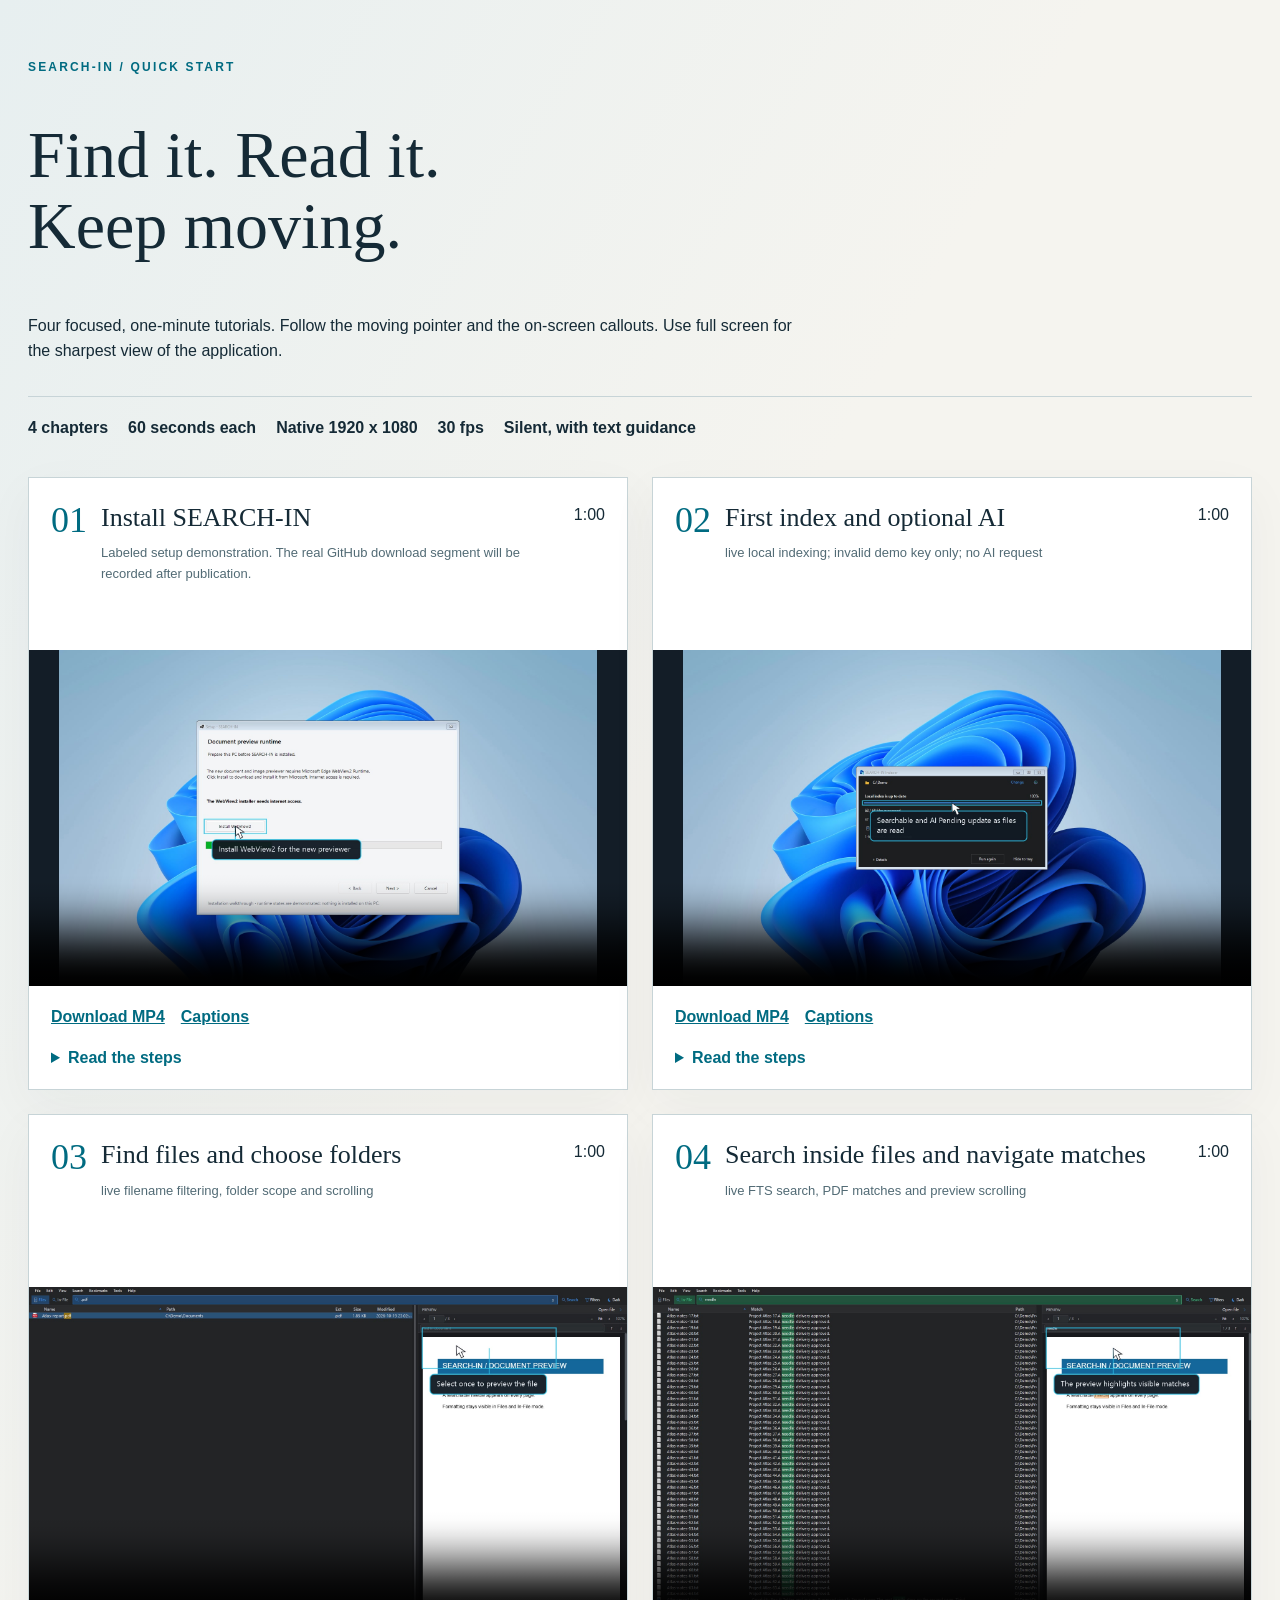
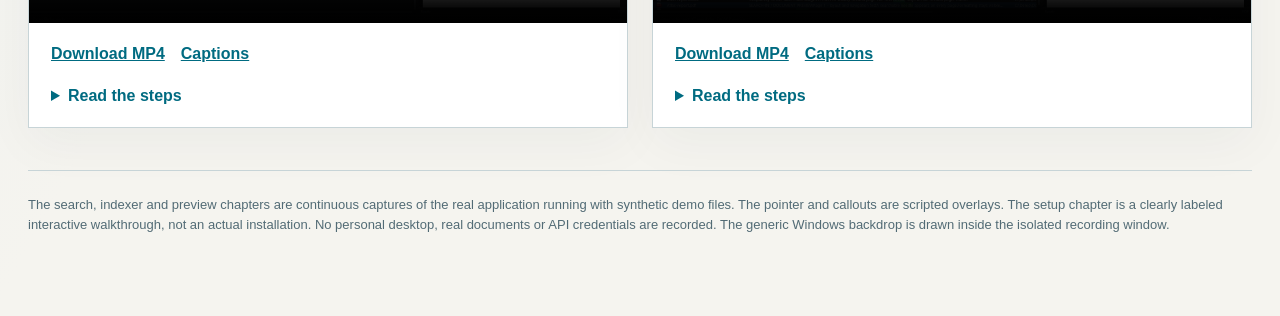
==== docs/tutorials/index.html @ dfbb382d "Publish SEARCH-IN 2.1.0.103 distribution and inline tutorial videos" ====
<!doctype html><html lang="en"><meta charset="utf-8"><meta name="viewport" content="width=device-width,initial-scale=1"><title>SEARCH-IN / One-minute guides</title>
<style>:root{color-scheme:light;--ink:#152a36;--accent:#006b81;--line:#c7d4d7;--paper:#f5f4ef}*{box-sizing:border-box}body{margin:0;background:linear-gradient(120deg,#e7eff0,var(--paper) 46%);color:var(--ink);font:16px/1.6 "Trebuchet MS",sans-serif}main{max-width:1240px;margin:auto;padding:58px 28px 80px}.eyebrow{letter-spacing:.18em;font-size:12px;font-weight:bold;color:var(--accent)}h1{font:normal clamp(36px,6vw,66px)/1.08 Georgia,serif;margin:18px 0}h2{font:normal 28px/1.25 Georgia,serif;margin:0}p{margin:9px 0 0}.intro{max-width:780px}.facts{display:flex;gap:20px;flex-wrap:wrap;margin:28px 0 42px;font-weight:bold;border-top:1px solid var(--line);padding-top:18px}section{background:#fff;border:1px solid var(--line);margin:28px 0 40px;box-shadow:0 16px 48px #1734410b}section header{display:flex;gap:24px;align-items:start;padding:26px 30px}.number{font:42px/1 Georgia,serif;color:var(--accent)}section p{font-size:13px;color:#526b75}.duration{margin-left:auto;font-variant-numeric:tabular-nums}video{width:100%;height:auto;aspect-ratio:16/9;display:block;background:#111}footer{display:flex;gap:24px;flex-wrap:wrap;padding:20px 30px}a,summary{color:var(--accent);font-weight:bold}details{flex:1;min-width:210px}summary{cursor:pointer}ol{list-style:none;padding:0;font-size:14px}li{padding:7px 0;border-top:1px solid var(--line)}time{display:inline-block;min-width:40px;color:#526b75}.note{font-size:13px;color:#526b75}.bottom{border-top:1px solid var(--line);padding-top:24px}@media(max-width:650px){main{padding:28px 14px}section header{padding:20px 16px;gap:12px}h2{font-size:23px}.number{font-size:31px}footer{padding:16px;gap:18px}.duration{font-size:13px}}</style>
<link rel="stylesheet" href="gallery-grid.css"><main><div class="eyebrow">SEARCH-IN / QUICK START</div><h1>Find it. Read it.<br>Keep moving.</h1><p class="intro">Four focused, one-minute tutorials. Follow the moving pointer and the on-screen callouts. Use full screen for the sharpest view of the application.</p><div class="facts"><span>4 chapters</span><span>60 seconds each</span><span>Native 1920 x 1080</span><span>30 fps</span><span>Silent, with text guidance</span></div>
<section id="01-installation-walkthrough"><header><span class="number">01</span><div><h2>Install SEARCH-IN</h2><p>Labeled setup demonstration. The real GitHub download segment will be recorded after publication.</p></div><span class="duration">1:00</span></header>
<video controls preload="none" playsinline poster="posters/01-installation-walkthrough.jpg"><source src="videos/01-installation-walkthrough.mp4" type="video/mp4"><track kind="captions" src="captions/01-installation-walkthrough.vtt" srclang="en" label="English">Your browser cannot play this video.</video>
<footer><a href="videos/01-installation-walkthrough.mp4" download>Download MP4</a><a href="captions/01-installation-walkthrough.srt" download>Captions</a><details><summary>Read the steps</summary><ol><li><time>00s</time> Setup walkthrough: prepare a new PC</li><li><time>05s</time> Missing .NET? Choose Download</li><li><time>13s</time> Then Install the Desktop Runtime</li><li><time>18s</time> Offline PC? Bring both Microsoft runtime installers first.</li><li><time>23s</time> Continue when the runtime is ready</li><li><time>27s</time> Install WebView2 for the new previewer</li><li><time>38s</time> Next: choose where SEARCH-IN is installed</li><li><time>45s</time> Install SEARCH-IN after both prerequisites</li><li><time>54s</time> Finish, then open the Content Indexer</li></ol></details></footer></section>
<section id="02-first-index-and-ai"><header><span class="number">02</span><div><h2>First index and optional AI</h2><p>live local indexing; invalid demo key only; no AI request</p></div><span class="duration">1:00</span></header>
<video controls preload="none" playsinline poster="posters/02-first-index-and-ai.jpg"><source src="videos/02-first-index-and-ai.mp4" type="video/mp4"><track kind="captions" src="captions/02-first-index-and-ai.vtt" srclang="en" label="English">Your browser cannot play this video.</video>
<footer><a href="videos/02-first-index-and-ai.mp4" download>Download MP4</a><a href="captions/02-first-index-and-ai.srt" download>Captions</a><details><summary>Read the steps</summary><ol><li><time>00s</time> Build the content index before In-File search</li><li><time>04s</time> Tools &gt; Open Content Indexer</li><li><time>09s</time> Check the folder. Change selects another scope.</li><li><time>13s</time> Start: extract text locally first</li><li><time>20s</time> Searchable and AI Pending update as files are read</li><li><time>29s</time> Only files still needing text enter AI Pending</li><li><time>37s</time> Optional: choose a vision-capable AI provider</li><li><time>41s</time> Add your own API key. This demo key is invalid.</li><li><time>43s</time> Add key</li><li><time>49s</time> Save stores encrypted credentials locally</li><li><time>54s</time> AI OCR sends pending files only after your approval</li></ol></details></footer></section>
<section id="03-files-and-folders"><header><span class="number">03</span><div><h2>Find files and choose folders</h2><p>live filename filtering, folder scope and scrolling</p></div><span class="duration">1:00</span></header>
<video controls preload="none" playsinline poster="posters/03-files-and-folders.jpg"><source src="videos/03-files-and-folders.mp4" type="video/mp4"><track kind="captions" src="captions/03-files-and-folders.vtt" srclang="en" label="English">Your browser cannot play this video.</video>
<footer><a href="videos/03-files-and-folders.mp4" download>Download MP4</a><a href="captions/03-files-and-folders.srt" download>Captions</a><details><summary>Read the steps</summary><ol><li><time>00s</time> Files searches names and paths</li><li><time>03s</time> Type part of a filename</li><li><time>10s</time> Or narrow by extension: .pdf</li><li><time>16s</time> Select once to preview the file</li><li><time>22s</time> Filters can restrict the file type</li><li><time>28s</time> File &gt; Open Directory limits the search location</li><li><time>33s</time> This is a fictional demo folder</li><li><time>39s</time> Clear restores the broader search scope</li><li><time>43s</time> Match Path includes folder names in the search</li><li><time>51s</time> Scroll results without opening each file</li><li><time>57s</time> Preview first; open only the file you need</li></ol></details></footer></section>
<section id="04-in-file-and-preview"><header><span class="number">04</span><div><h2>Search inside files and navigate matches</h2><p>live FTS search, PDF matches and preview scrolling</p></div><span class="duration">1:00</span></header>
<video controls preload="none" playsinline poster="posters/04-in-file-and-preview.jpg"><source src="videos/04-in-file-and-preview.mp4" type="video/mp4"><track kind="captions" src="captions/04-in-file-and-preview.vtt" srclang="en" label="English">Your browser cannot play this video.</video>
<footer><a href="videos/04-in-file-and-preview.mp4" download>Download MP4</a><a href="captions/04-in-file-and-preview.srt" download>Captions</a><details><summary>Read the steps</summary><ol><li><time>00s</time> In-File searches indexed document text</li><li><time>04s</time> Type text that appears inside the document</li><li><time>11s</time> Read Match snippets to identify the right result</li><li><time>19s</time> The preview highlights visible matches</li><li><time>26s</time> Use the find arrows to move between matches</li><li><time>38s</time> Scroll or change pages without opening the source</li><li><time>44s</time> Use a distinctive phrase for fewer results</li><li><time>52s</time> Text and documents share the same preview pane</li><li><time>57s</time> Files finds the name. In-File finds the content.</li></ol></details></footer></section><p class="note bottom">The search, indexer and preview chapters are continuous captures of the real application running with synthetic demo files. The pointer and callouts are scripted overlays. The setup chapter is a clearly labeled interactive walkthrough, not an actual installation. No personal desktop, real documents or API credentials are recorded. The generic Windows backdrop is drawn inside the isolated recording window.</p></main></html>
---- docs/tutorials/gallery-grid.css ----
main{max-width:1520px;display:grid;grid-template-columns:repeat(2,minmax(0,1fr));gap:24px}
main>:not(section){grid-column:1/-1}section{margin:0;min-width:0;align-self:start}
section header{min-height:172px;padding:24px 22px;gap:14px}h2{font-size:26px}.number{font-size:36px}
section footer{padding:18px 22px;gap:16px}section details{flex-basis:100%}.facts{margin:8px 0 12px}
.bottom{margin-top:18px}@media(max-width:900px){main{grid-template-columns:minmax(0,1fr)}section header{min-height:0}}
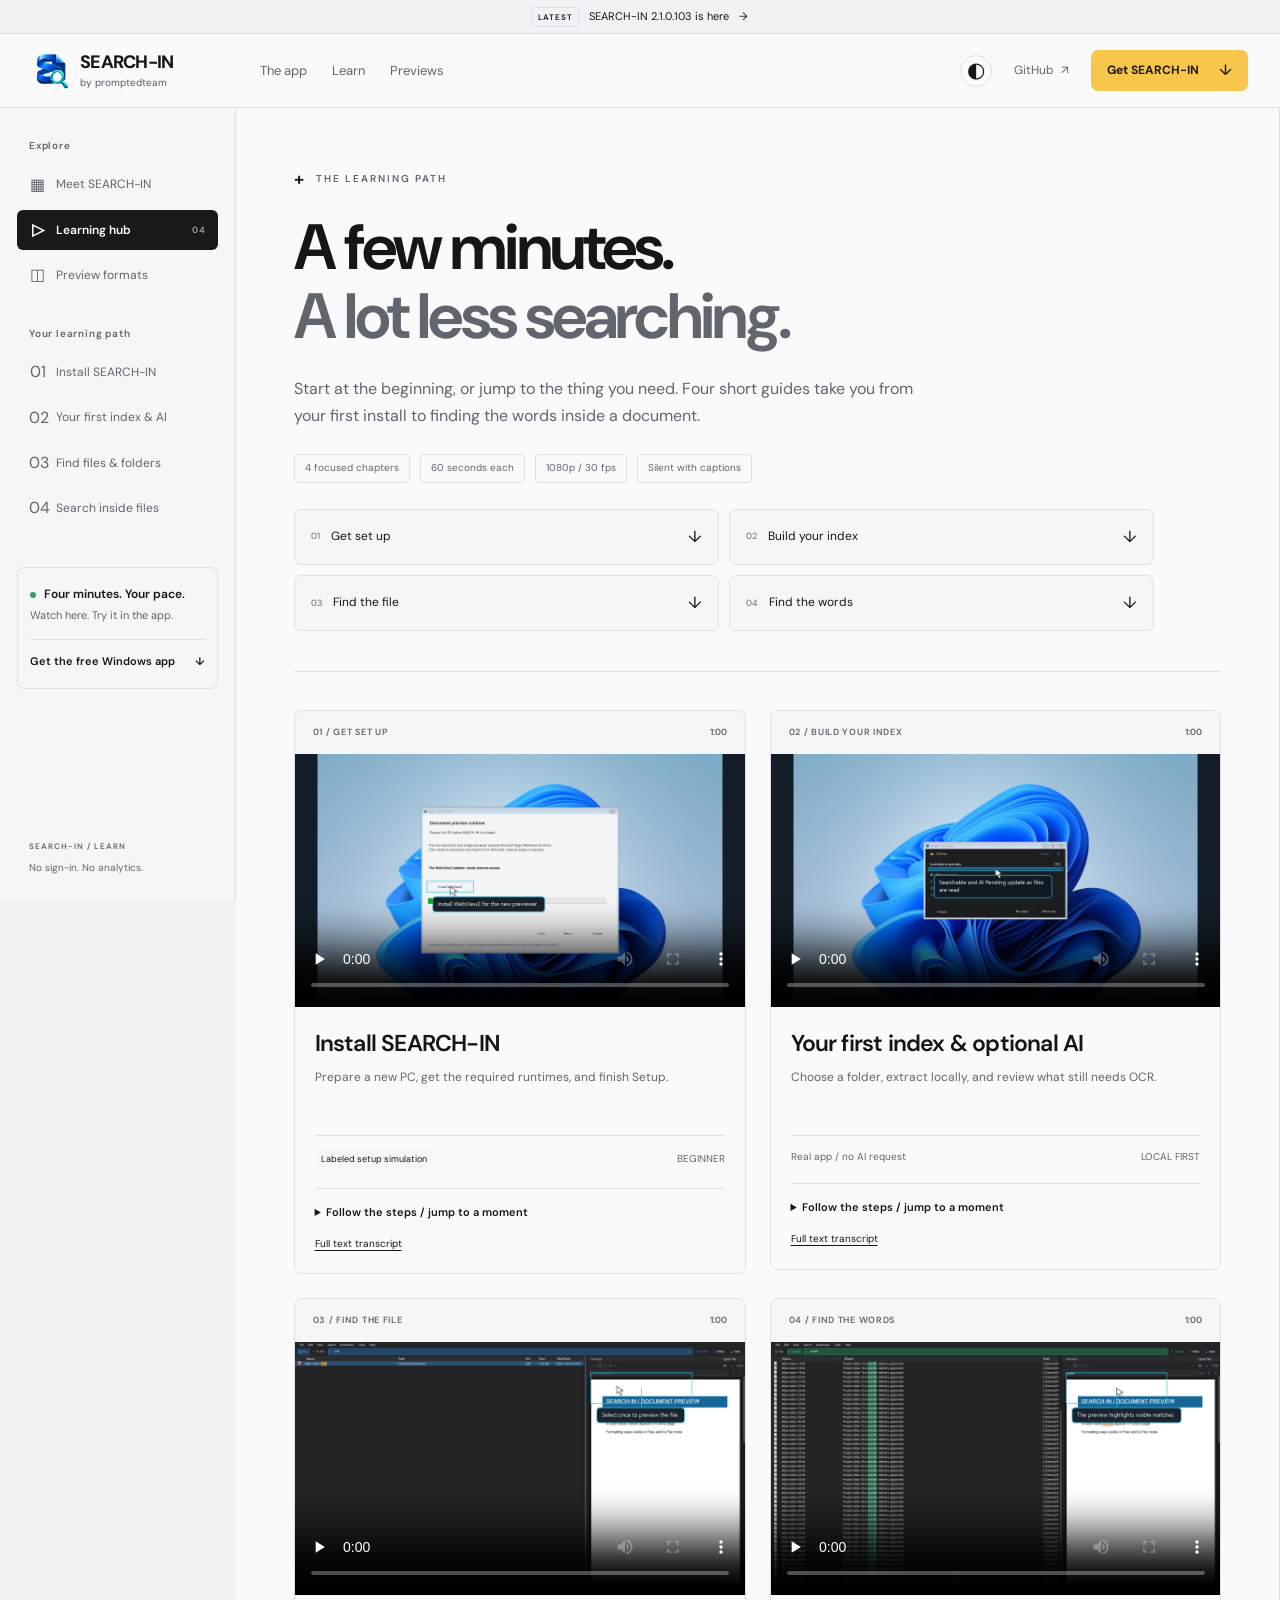
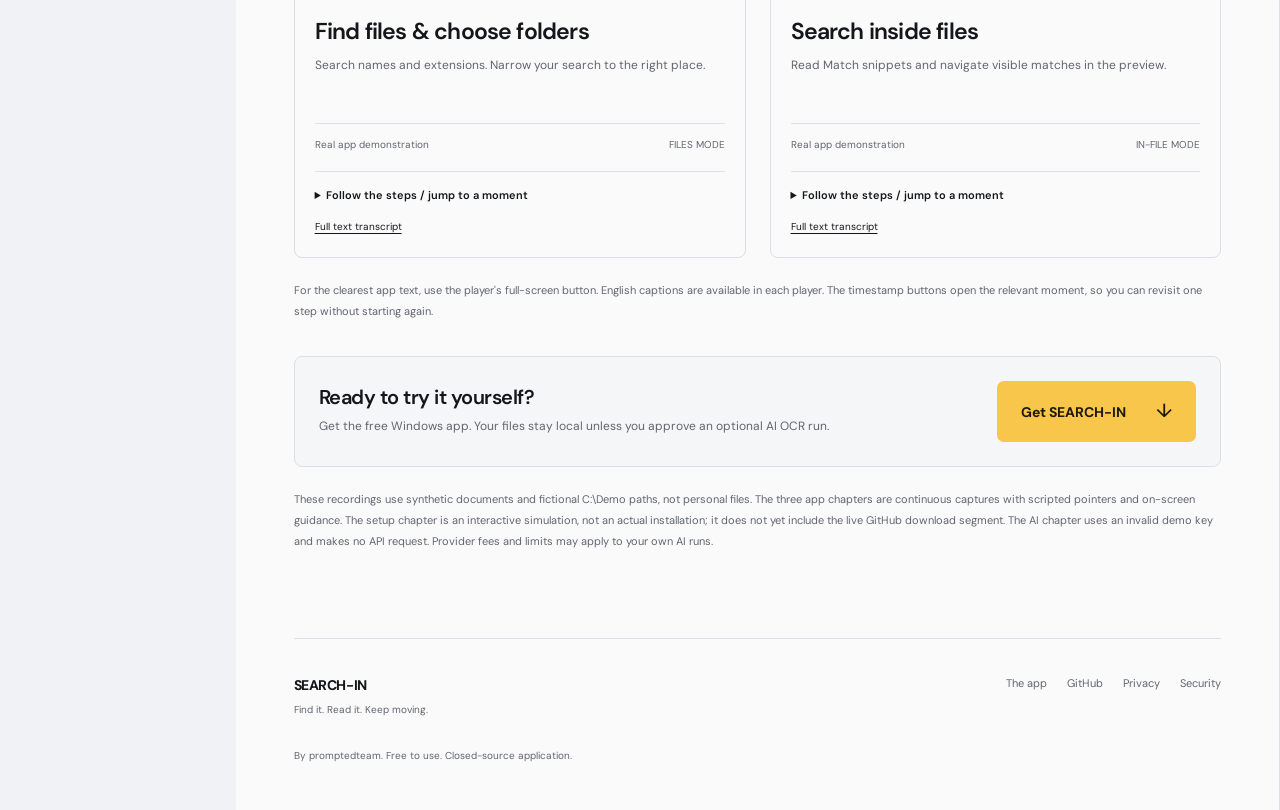
==== commit c883b594: "Showcase SEARCH-IN with guided website and learning hub" ====
--- a/docs/tutorials/index.html
+++ b/docs/tutorials/index.html
@@ -1,15 +1,38 @@
-<!doctype html><html lang="en"><meta charset="utf-8"><meta name="viewport" content="width=device-width,initial-scale=1"><title>SEARCH-IN / One-minute guides</title>
-<style>:root{color-scheme:light;--ink:#152a36;--accent:#006b81;--line:#c7d4d7;--paper:#f5f4ef}*{box-sizing:border-box}body{margin:0;background:linear-gradient(120deg,#e7eff0,var(--paper) 46%);color:var(--ink);font:16px/1.6 "Trebuchet MS",sans-serif}main{max-width:1240px;margin:auto;padding:58px 28px 80px}.eyebrow{letter-spacing:.18em;font-size:12px;font-weight:bold;color:var(--accent)}h1{font:normal clamp(36px,6vw,66px)/1.08 Georgia,serif;margin:18px 0}h2{font:normal 28px/1.25 Georgia,serif;margin:0}p{margin:9px 0 0}.intro{max-width:780px}.facts{display:flex;gap:20px;flex-wrap:wrap;margin:28px 0 42px;font-weight:bold;border-top:1px solid var(--line);padding-top:18px}section{background:#fff;border:1px solid var(--line);margin:28px 0 40px;box-shadow:0 16px 48px #1734410b}section header{display:flex;gap:24px;align-items:start;padding:26px 30px}.number{font:42px/1 Georgia,serif;color:var(--accent)}section p{font-size:13px;color:#526b75}.duration{margin-left:auto;font-variant-numeric:tabular-nums}video{width:100%;height:auto;aspect-ratio:16/9;display:block;background:#111}footer{display:flex;gap:24px;flex-wrap:wrap;padding:20px 30px}a,summary{color:var(--accent);font-weight:bold}details{flex:1;min-width:210px}summary{cursor:pointer}ol{list-style:none;padding:0;font-size:14px}li{padding:7px 0;border-top:1px solid var(--line)}time{display:inline-block;min-width:40px;color:#526b75}.note{font-size:13px;color:#526b75}.bottom{border-top:1px solid var(--line);padding-top:24px}@media(max-width:650px){main{padding:28px 14px}section header{padding:20px 16px;gap:12px}h2{font-size:23px}.number{font-size:31px}footer{padding:16px;gap:18px}.duration{font-size:13px}}</style>
-<link rel="stylesheet" href="gallery-grid.css"><main><div class="eyebrow">SEARCH-IN / QUICK START</div><h1>Find it. Read it.<br>Keep moving.</h1><p class="intro">Four focused, one-minute tutorials. Follow the moving pointer and the on-screen callouts. Use full screen for the sharpest view of the application.</p><div class="facts"><span>4 chapters</span><span>60 seconds each</span><span>Native 1920 x 1080</span><span>30 fps</span><span>Silent, with text guidance</span></div>
-<section id="01-installation-walkthrough"><header><span class="number">01</span><div><h2>Install SEARCH-IN</h2><p>Labeled setup demonstration. The real GitHub download segment will be recorded after publication.</p></div><span class="duration">1:00</span></header>
-<video controls preload="none" playsinline poster="posters/01-installation-walkthrough.jpg"><source src="videos/01-installation-walkthrough.mp4" type="video/mp4"><track kind="captions" src="captions/01-installation-walkthrough.vtt" srclang="en" label="English">Your browser cannot play this video.</video>
-<footer><a href="videos/01-installation-walkthrough.mp4" download>Download MP4</a><a href="captions/01-installation-walkthrough.srt" download>Captions</a><details><summary>Read the steps</summary><ol><li><time>00s</time> Setup walkthrough: prepare a new PC</li><li><time>05s</time> Missing .NET? Choose Download</li><li><time>13s</time> Then Install the Desktop Runtime</li><li><time>18s</time> Offline PC? Bring both Microsoft runtime installers first.</li><li><time>23s</time> Continue when the runtime is ready</li><li><time>27s</time> Install WebView2 for the new previewer</li><li><time>38s</time> Next: choose where SEARCH-IN is installed</li><li><time>45s</time> Install SEARCH-IN after both prerequisites</li><li><time>54s</time> Finish, then open the Content Indexer</li></ol></details></footer></section>
-<section id="02-first-index-and-ai"><header><span class="number">02</span><div><h2>First index and optional AI</h2><p>live local indexing; invalid demo key only; no AI request</p></div><span class="duration">1:00</span></header>
-<video controls preload="none" playsinline poster="posters/02-first-index-and-ai.jpg"><source src="videos/02-first-index-and-ai.mp4" type="video/mp4"><track kind="captions" src="captions/02-first-index-and-ai.vtt" srclang="en" label="English">Your browser cannot play this video.</video>
-<footer><a href="videos/02-first-index-and-ai.mp4" download>Download MP4</a><a href="captions/02-first-index-and-ai.srt" download>Captions</a><details><summary>Read the steps</summary><ol><li><time>00s</time> Build the content index before In-File search</li><li><time>04s</time> Tools &gt; Open Content Indexer</li><li><time>09s</time> Check the folder. Change selects another scope.</li><li><time>13s</time> Start: extract text locally first</li><li><time>20s</time> Searchable and AI Pending update as files are read</li><li><time>29s</time> Only files still needing text enter AI Pending</li><li><time>37s</time> Optional: choose a vision-capable AI provider</li><li><time>41s</time> Add your own API key. This demo key is invalid.</li><li><time>43s</time> Add key</li><li><time>49s</time> Save stores encrypted credentials locally</li><li><time>54s</time> AI OCR sends pending files only after your approval</li></ol></details></footer></section>
-<section id="03-files-and-folders"><header><span class="number">03</span><div><h2>Find files and choose folders</h2><p>live filename filtering, folder scope and scrolling</p></div><span class="duration">1:00</span></header>
-<video controls preload="none" playsinline poster="posters/03-files-and-folders.jpg"><source src="videos/03-files-and-folders.mp4" type="video/mp4"><track kind="captions" src="captions/03-files-and-folders.vtt" srclang="en" label="English">Your browser cannot play this video.</video>
-<footer><a href="videos/03-files-and-folders.mp4" download>Download MP4</a><a href="captions/03-files-and-folders.srt" download>Captions</a><details><summary>Read the steps</summary><ol><li><time>00s</time> Files searches names and paths</li><li><time>03s</time> Type part of a filename</li><li><time>10s</time> Or narrow by extension: .pdf</li><li><time>16s</time> Select once to preview the file</li><li><time>22s</time> Filters can restrict the file type</li><li><time>28s</time> File &gt; Open Directory limits the search location</li><li><time>33s</time> This is a fictional demo folder</li><li><time>39s</time> Clear restores the broader search scope</li><li><time>43s</time> Match Path includes folder names in the search</li><li><time>51s</time> Scroll results without opening each file</li><li><time>57s</time> Preview first; open only the file you need</li></ol></details></footer></section>
-<section id="04-in-file-and-preview"><header><span class="number">04</span><div><h2>Search inside files and navigate matches</h2><p>live FTS search, PDF matches and preview scrolling</p></div><span class="duration">1:00</span></header>
-<video controls preload="none" playsinline poster="posters/04-in-file-and-preview.jpg"><source src="videos/04-in-file-and-preview.mp4" type="video/mp4"><track kind="captions" src="captions/04-in-file-and-preview.vtt" srclang="en" label="English">Your browser cannot play this video.</video>
-<footer><a href="videos/04-in-file-and-preview.mp4" download>Download MP4</a><a href="captions/04-in-file-and-preview.srt" download>Captions</a><details><summary>Read the steps</summary><ol><li><time>00s</time> In-File searches indexed document text</li><li><time>04s</time> Type text that appears inside the document</li><li><time>11s</time> Read Match snippets to identify the right result</li><li><time>19s</time> The preview highlights visible matches</li><li><time>26s</time> Use the find arrows to move between matches</li><li><time>38s</time> Scroll or change pages without opening the source</li><li><time>44s</time> Use a distinctive phrase for fewer results</li><li><time>52s</time> Text and documents share the same preview pane</li><li><time>57s</time> Files finds the name. In-File finds the content.</li></ol></details></footer></section><p class="note bottom">The search, indexer and preview chapters are continuous captures of the real application running with synthetic demo files. The pointer and callouts are scripted overlays. The setup chapter is a clearly labeled interactive walkthrough, not an actual installation. No personal desktop, real documents or API credentials are recorded. The generic Windows backdrop is drawn inside the isolated recording window.</p></main></html>+<!doctype html>
+<html lang="en">
+<head>
+  <meta charset="utf-8">
+  <meta name="viewport" content="width=device-width, initial-scale=1">
+  <meta name="description" content="Learn SEARCH-IN in four one-minute guides. Install the app, build your index, find files, and search inside documents. Watch directly in your browser.">
+  <meta name="theme-color" content="#f1f2f5">
+  <link rel="canonical" href="https://promptedteam.github.io/searchin/tutorials/">
+  <link rel="icon" href="../assets/search-in-mark.png" type="image/png">
+  <link rel="preload" href="../assets/fonts/dm-sans.ttf" as="font" type="font/ttf" crossorigin>
+  <link rel="stylesheet" href="../assets/site.css">
+  <script src="../assets/theme.js"></script>
+  <script src="../assets/site.js" defer></script>
+  <title>Learn SEARCH-IN | Four one-minute guides</title>
+</head>
+<body>
+  <a class="skip-link" href="#main">Skip to content</a>
+  <div class="announcement"><span class="new-label">LATEST</span><a href="https://github.com/promptedteam/searchin/releases/tag/2.1.0.103">SEARCH-IN 2.1.0.103 is here <span aria-hidden="true">&rarr;</span></a></div>
+  <header class="site-header"><a class="brand" href="../" aria-label="SEARCH-IN home"><img src="../assets/search-in-mark.png" width="38" height="38" alt=""><span>SEARCH-IN<span class="brand-by">by promptedteam</span></span></a><nav class="header-nav" aria-label="Primary"><a href="../#showcase">The app</a><a href="./" aria-current="page">Learn</a><a href="../#previews">Previews</a></nav><div class="header-actions"><button class="theme-toggle" type="button" data-theme-toggle aria-label="Switch color theme" title="Switch color theme"><span aria-hidden="true">&#9680;</span></button><a class="github-link" href="https://github.com/promptedteam/searchin">GitHub <span aria-hidden="true">&#8599;</span></a><a class="button button-small" href="../#download">Get SEARCH-IN <span aria-hidden="true">&darr;</span></a></div></header>
+  <details class="mobile-menu"><summary>Your learning path <span aria-hidden="true">+</span></summary><nav aria-label="Mobile"><a href="../">Meet the app</a><a href="#01-installation-walkthrough">01 / Install</a><a href="#02-first-index-and-ai">02 / Index &amp; AI</a><a href="#03-files-and-folders">03 / Files &amp; folders</a><a href="#04-in-file-and-preview">04 / In-File &amp; preview</a><a href="../#download">Download</a></nav></details>
+  <aside class="sidebar learn-sidebar" aria-label="Learning navigation"><div class="sidebar-label">Explore</div><nav aria-label="Explore SEARCH-IN"><a class="side-link" href="../"><span aria-hidden="true">&#9638;</span> Meet SEARCH-IN</a><a class="side-link is-active" href="./" aria-current="page"><span aria-hidden="true">&#9655;</span> Learning hub <span class="nav-count">04</span></a><a class="side-link" href="../#previews"><span aria-hidden="true">&#9707;</span> Preview formats</a></nav><div class="sidebar-label">Your learning path</div><nav aria-label="Chapters"><a class="side-link" href="#01-installation-walkthrough"><span>01</span> Install SEARCH-IN</a><a class="side-link" href="#02-first-index-and-ai"><span>02</span> Your first index &amp; AI</a><a class="side-link" href="#03-files-and-folders"><span>03</span> Find files &amp; folders</a><a class="side-link" href="#04-in-file-and-preview"><span>04</span> Search inside files</a></nav><div class="sidebar-note"><span class="status-dot"></span> Four minutes. Your pace.<br><span>Watch here. Try it in the app.</span><a href="../#download">Get the free Windows app <span aria-hidden="true">&darr;</span></a></div><div class="sidebar-bottom">SEARCH-IN / LEARN<span>No sign-in. No analytics.</span></div></aside>
+  <main id="main" class="main-content">
+    <section class="hero learn-hero section-block"><div class="eyebrow"><span class="tiny-cross" aria-hidden="true">+</span> THE LEARNING PATH</div><h1>A few minutes.<br><span>A lot less searching.</span></h1><p class="hero-copy">Start at the beginning, or jump to the thing you need. Four short guides take you from your first install to finding the words inside a document.</p><div class="learn-facts"><span>4 focused chapters</span><span>60 seconds each</span><span>1080p / 30 fps</span><span>Silent with captions</span></div><div class="jump-grid" style="margin-top:26px;margin-bottom:0"><a href="#01-installation-walkthrough"><span>01</span> Get set up <b aria-hidden="true">&darr;</b></a><a href="#02-first-index-and-ai"><span>02</span> Build your index <b aria-hidden="true">&darr;</b></a><a href="#03-files-and-folders"><span>03</span> Find the file <b aria-hidden="true">&darr;</b></a><a href="#04-in-file-and-preview"><span>04</span> Find the words <b aria-hidden="true">&darr;</b></a></div></section>
+    <section class="section-block learning-grid" aria-label="Four one-minute video guides">
+      <div class="video-grid">
+        <article id="01-installation-walkthrough" class="video-card"><div class="card-top"><span>01 / GET SET UP</span><span>1:00</span></div><video controls playsinline preload="none" poster="posters/01-installation-walkthrough.jpg" aria-label="Install SEARCH-IN, one-minute setup walkthrough"><source src="videos/01-installation-walkthrough.mp4" type="video/mp4"><track kind="captions" src="captions/01-installation-walkthrough.vtt" srclang="en" label="English"><a href="videos/01-installation-walkthrough.mp4">Play the installation guide</a></video><div class="card-body"><h2>Install SEARCH-IN</h2><p>Prepare a new PC, get the required runtimes, and finish Setup.</p><div class="card-foot"><span class="walkthrough-label">Labeled setup simulation</span><span>BEGINNER</span></div><details class="chapter-steps"><summary>Follow the steps / jump to a moment</summary><ol><li><button type="button" data-seek="0" aria-label="Jump to 0 seconds">0:00</button><span>Prepare a new Windows PC.</span></li><li><button type="button" data-seek="5" aria-label="Jump to 5 seconds">0:05</button><span>Get the .NET Desktop Runtime if it is missing.</span></li><li><button type="button" data-seek="18" aria-label="Jump to 18 seconds">0:18</button><span>Offline? Bring both standalone Microsoft runtime installers first.</span></li><li><button type="button" data-seek="27" aria-label="Jump to 27 seconds">0:27</button><span>Install WebView2 for the embedded preview.</span></li><li><button type="button" data-seek="38" aria-label="Jump to 38 seconds">0:38</button><span>Choose where SEARCH-IN is installed.</span></li><li><button type="button" data-seek="54" aria-label="Jump to 54 seconds">0:54</button><span>Finish, then explore the Content Indexer.</span></li></ol></details><a class="transcript-link" href="transcripts/01-installation-walkthrough.txt">Full text transcript</a></div></article>
+        <article id="02-first-index-and-ai" class="video-card"><div class="card-top"><span>02 / BUILD YOUR INDEX</span><span>1:00</span></div><video controls playsinline preload="none" poster="posters/02-first-index-and-ai.jpg" aria-label="First content index and optional AI OCR, one-minute guide"><source src="videos/02-first-index-and-ai.mp4" type="video/mp4"><track kind="captions" src="captions/02-first-index-and-ai.vtt" srclang="en" label="English"><a href="videos/02-first-index-and-ai.mp4">Play the indexing guide</a></video><div class="card-body"><h2>Your first index &amp; optional AI</h2><p>Choose a folder, extract locally, and review what still needs OCR.</p><div class="card-foot"><span>Real app / no AI request</span><span>LOCAL FIRST</span></div><details class="chapter-steps"><summary>Follow the steps / jump to a moment</summary><ol><li><button type="button" data-seek="3" aria-label="Jump to 3 seconds">0:03</button><span>Tools &gt; Open Content Indexer.</span></li><li><button type="button" data-seek="7" aria-label="Jump to 7 seconds">0:07</button><span>Check your folder. Change selects a different scope.</span></li><li><button type="button" data-seek="12" aria-label="Jump to 12 seconds">0:12</button><span>Select Start to extract text locally.</span></li><li><button type="button" data-seek="29" aria-label="Jump to 29 seconds">0:29</button><span>Review the files that remain AI Pending.</span></li><li><button type="button" data-seek="36" aria-label="Jump to 36 seconds">0:36</button><span>Optional: select a vision-capable provider and add your own key.</span></li><li><button type="button" data-seek="48" aria-label="Jump to 48 seconds">0:48</button><span>Save encrypted credentials. AI runs need your approval.</span></li></ol></details><a class="transcript-link" href="transcripts/02-first-index-and-ai.txt">Full text transcript</a></div></article>
+        <article id="03-files-and-folders" class="video-card"><div class="card-top"><span>03 / FIND THE FILE</span><span>1:00</span></div><video controls playsinline preload="none" poster="posters/03-files-and-folders.jpg" aria-label="Find files and choose folders, one-minute guide"><source src="videos/03-files-and-folders.mp4" type="video/mp4"><track kind="captions" src="captions/03-files-and-folders.vtt" srclang="en" label="English"><a href="videos/03-files-and-folders.mp4">Play the file search guide</a></video><div class="card-body"><h2>Find files &amp; choose folders</h2><p>Search names and extensions. Narrow your search to the right place.</p><div class="card-foot"><span>Real app demonstration</span><span>FILES MODE</span></div><details class="chapter-steps"><summary>Follow the steps / jump to a moment</summary><ol><li><button type="button" data-seek="3" aria-label="Jump to 3 seconds">0:03</button><span>Type part of a filename.</span></li><li><button type="button" data-seek="10" aria-label="Jump to 10 seconds">0:10</button><span>Narrow by an extension, such as .pdf.</span></li><li><button type="button" data-seek="16" aria-label="Jump to 16 seconds">0:16</button><span>Select a result once to preview.</span></li><li><button type="button" data-seek="28" aria-label="Jump to 28 seconds">0:28</button><span>File &gt; Open Directory limits the search location.</span></li><li><button type="button" data-seek="39" aria-label="Jump to 39 seconds">0:39</button><span>Clear the scope to restore a broader search.</span></li><li><button type="button" data-seek="43" aria-label="Jump to 43 seconds">0:43</button><span>Enable Match Path to search folder names too.</span></li></ol></details><a class="transcript-link" href="transcripts/03-files-and-folders.txt">Full text transcript</a></div></article>
+        <article id="04-in-file-and-preview" class="video-card"><div class="card-top"><span>04 / FIND THE WORDS</span><span>1:00</span></div><video controls playsinline preload="none" poster="posters/04-in-file-and-preview.jpg" aria-label="Search inside files and navigate preview matches, one-minute guide"><source src="videos/04-in-file-and-preview.mp4" type="video/mp4"><track kind="captions" src="captions/04-in-file-and-preview.vtt" srclang="en" label="English"><a href="videos/04-in-file-and-preview.mp4">Play the document search guide</a></video><div class="card-body"><h2>Search inside files</h2><p>Read Match snippets and navigate visible matches in the preview.</p><div class="card-foot"><span>Real app demonstration</span><span>IN-FILE MODE</span></div><details class="chapter-steps"><summary>Follow the steps / jump to a moment</summary><ol><li><button type="button" data-seek="4" aria-label="Jump to 4 seconds">0:04</button><span>In In-File, type text from inside an indexed document.</span></li><li><button type="button" data-seek="11" aria-label="Jump to 11 seconds">0:11</button><span>Read the Match snippets to spot the right result.</span></li><li><button type="button" data-seek="19" aria-label="Jump to 19 seconds">0:19</button><span>Select the result to see visible matches highlighted.</span></li><li><button type="button" data-seek="26" aria-label="Jump to 26 seconds">0:26</button><span>Use the find arrows to move between matches.</span></li><li><button type="button" data-seek="38" aria-label="Jump to 38 seconds">0:38</button><span>Scroll or change pages without opening the source.</span></li><li><button type="button" data-seek="44" aria-label="Jump to 44 seconds">0:44</button><span>Try a distinctive phrase for fewer results.</span></li></ol></details><a class="transcript-link" href="transcripts/04-in-file-and-preview.txt">Full text transcript</a></div></article>
+      </div>
+      <p class="section-note">For the clearest app text, use the player's full-screen button. English captions are available in each player. The timestamp buttons open the relevant moment, so you can revisit one step without starting again.</p>
+      <div class="learn-banner"><div><h3>Ready to try it yourself?</h3><p>Get the free Windows app. Your files stay local unless you approve an optional AI OCR run.</p></div><a class="button" href="../#download">Get SEARCH-IN <span aria-hidden="true">&darr;</span></a></div>
+      <p class="section-note">These recordings use synthetic documents and fictional C:\Demo paths, not personal files. The three app chapters are continuous captures with scripted pointers and on-screen guidance. The setup chapter is an interactive simulation, not an actual installation; it does not yet include the live GitHub download segment. The AI chapter uses an invalid demo key and makes no API request. Provider fees and limits may apply to your own AI runs.</p>
+    </section>
+    <footer class="site-footer"><a class="footer-brand" href="../">SEARCH-IN<span>Find it. Read it. Keep moving.</span></a><div><a href="../">The app</a><a href="https://github.com/promptedteam/searchin">GitHub</a><a href="https://github.com/promptedteam/searchin/blob/main/PRIVACY.md">Privacy</a><a href="https://github.com/promptedteam/searchin/blob/main/SECURITY.md">Security</a></div><p>By promptedteam. Free to use. Closed-source application.</p></footer>
+  </main>
+</body>
+</html>
--- a/docs/assets/site.css
+++ b/docs/assets/site.css
@@ -0,0 +1,20 @@
+@font-face{font-family:"DM Sans";src:url("fonts/dm-sans.ttf") format("truetype");font-style:normal;font-weight:100 1000;font-display:swap}
+:root{color-scheme:light;--canvas:#f1f2f5;--paper:#fafafb;--panel:#f5f6f8;--ink:#14161a;--muted:#61656e;--line:#dedfe4;--accent:#f7c64b;--accent-hover:#edb82e;--accent-ink:#201a0d;--active:#17191d;--active-ink:#fff;--shadow:0 18px 50px #14161a0b;--sidebar:236px;--top:108px}
+@media(prefers-color-scheme:dark){:root:not([data-theme="light"]){color-scheme:dark;--canvas:#131519;--paper:#191b20;--panel:#202329;--ink:#f3f2ed;--muted:#b0b2ba;--line:#34373e;--active:#eeeee9;--active-ink:#17191d;--shadow:0 18px 50px #0002}}
+:root[data-theme="dark"]{color-scheme:dark;--canvas:#131519;--paper:#191b20;--panel:#202329;--ink:#f3f2ed;--muted:#b0b2ba;--line:#34373e;--active:#eeeee9;--active-ink:#17191d;--shadow:0 18px 50px #0002}
+*{box-sizing:border-box}html{scroll-behavior:smooth;scroll-padding-top:135px}body{margin:0;background:var(--canvas);color:var(--ink);font:16px/1.65 "DM Sans",sans-serif;-webkit-font-smoothing:antialiased}a{color:inherit;text-decoration:none}button,summary,a{-webkit-tap-highlight-color:transparent}button{font:inherit;color:inherit}button,a,summary{touch-action:manipulation}button{cursor:pointer;border:0;background:none}a:focus-visible,button:focus-visible,summary:focus-visible,video:focus-visible{outline:3px solid #2781b9;outline-offset:5px}img{max-width:100%;height:auto}svg{width:18px;height:18px;fill:currentColor;flex:none}p,h1,h2,h3,figure{margin:0}p{color:var(--muted)}strong{font-weight:650}h1,h2,h3{line-height:1.08;letter-spacing:-.045em}h1{font-size:clamp(54px,6.1vw,88px);font-weight:650}h2{font-size:clamp(34px,4vw,50px);font-weight:620}h3{font-size:22px;font-weight:600;letter-spacing:-.025em}::selection{background:#f7c64b88;color:var(--ink)}[hidden]{display:none!important}.sr-only{position:absolute;width:1px;height:1px;padding:0;margin:-1px;overflow:hidden;clip:rect(0,0,0,0);white-space:nowrap;border:0}.skip-link{position:fixed;top:8px;left:12px;transform:translateY(-160%);z-index:100;background:var(--accent);color:var(--accent-ink);padding:10px 20px;border-radius:5px}.skip-link:focus{transform:none}
+.announcement{height:34px;position:relative;z-index:30;border-bottom:1px solid var(--line);display:flex;align-items:center;justify-content:center;gap:10px;background:var(--canvas);font-size:11px}.announcement a:hover{text-decoration:underline}.announcement a span{margin-left:7px}.new-label,.eyebrow,.sidebar-label,.sidebar-bottom,.nav-count,.card-top,.format-types,.step-tag,.download-meta,.product-live{font-family:"DM Sans",sans-serif;font-size:10px;letter-spacing:.13em;font-weight:600}.new-label{border:1px solid var(--line);padding:0 5px;line-height:18px;font-size:8px}.site-header{height:74px;border-bottom:1px solid var(--line);background:var(--paper);display:flex;align-items:center;gap:44px;padding:0 32px;position:sticky;top:0;z-index:25}.brand{display:flex;align-items:center;gap:10px;min-width:184px;font-size:18px;font-weight:750;letter-spacing:-.04em;line-height:1.15}.brand img{width:38px;height:38px;object-fit:contain}.brand-by{display:block;font-size:10px;font-weight:450;color:var(--muted);letter-spacing:0;margin-top:4px}.header-nav{display:flex;gap:25px;font-size:13px;color:var(--muted)}.header-nav a:hover{color:var(--ink)}.header-actions{margin-left:auto;display:flex;align-items:center;gap:22px}.github-link{display:flex;align-items:center;gap:7px;font-size:12px;color:var(--muted)}.github-link:hover{color:var(--ink)}.theme-toggle{display:grid;place-items:center;width:32px;height:32px;border:1px solid var(--line);border-radius:50%;font-size:21px;line-height:1}.theme-toggle:hover{background:var(--panel)}.button{display:inline-flex;align-items:center;justify-content:center;gap:30px;background:var(--accent);color:var(--accent-ink);font-size:14px;line-height:1.3;padding:17px 23px;border:1px solid transparent;border-radius:7px;font-weight:700;transition:background .2s,transform .2s}.button:hover{background:var(--accent-hover);transform:translateY(-2px)}.button span{font-size:19px;font-weight:500}.button-small{font-size:12px;padding:10px 15px;gap:20px}.button-small span{font-size:15px}.mobile-menu{display:none}
+.sidebar{width:var(--sidebar);position:fixed;left:0;top:var(--top);bottom:0;padding:30px 17px 24px;border-right:1px solid var(--line);display:flex;flex-direction:column;overflow:auto;background:var(--panel)}.sidebar-label{font-size:10px;letter-spacing:.08em;color:var(--muted);padding:0 12px;margin:0 0 10px}.sidebar nav{display:grid;gap:5px;margin-bottom:30px}.side-link{min-height:39px;border-radius:6px;display:flex;align-items:center;gap:10px;font-size:12px;line-height:1.4;color:var(--muted);padding:9px 12px}.side-link>span:first-child{font-size:16px;width:17px;text-align:center}.side-link:hover{color:var(--ink);background:var(--line)}.side-link.is-active{background:var(--active);color:var(--active-ink);font-weight:600}.nav-count{margin-left:auto;opacity:.6;font-size:9px}.external{margin-left:auto}.sidebar-note{border:1px solid var(--line);border-radius:8px;padding:16px 12px;font-size:12px;font-weight:600;line-height:1.8}.sidebar-note>span:not(.status-dot){font-size:11px;color:var(--muted);font-weight:400}.status-dot{display:inline-block;width:6px;height:6px;border-radius:50%;background:#31a16e;vertical-align:middle;margin-right:5px}.sidebar-note a{display:block;font-size:11px;margin-top:12px;padding-top:12px;border-top:1px solid var(--line)}.sidebar-note a span{float:right}.sidebar-bottom{margin-top:auto;padding:48px 12px 0;font-size:8px;color:var(--muted)}.sidebar-bottom span{display:block;margin-top:6px;font-size:10px;letter-spacing:0;font-weight:400}
+.main-content{margin-left:var(--sidebar);background:var(--paper);min-height:calc(100vh - var(--top));padding:0 clamp(30px,4.5vw,76px);border-right:1px solid var(--line)}.section-block,.site-footer{max-width:1120px;margin:0 auto}.section-block{padding:86px 0;border-bottom:1px solid var(--line);scroll-margin-top:20px}.hero{padding-top:62px;padding-bottom:0}.eyebrow{font-size:10px;letter-spacing:.2em;color:var(--muted);margin-bottom:25px;display:flex;align-items:center;gap:10px}.tiny-cross{color:var(--ink);font-size:18px;line-height:1}.hero h1 span{color:var(--muted)}.hero-copy{font-size:18px;max-width:580px;line-height:1.65;margin:25px 0}.hero-actions{display:flex;align-items:center;gap:28px;flex-wrap:wrap}.text-link{display:inline-flex;align-items:center;gap:10px;font-size:13px;font-weight:600}.text-link:hover{text-decoration:underline}.play-circle{width:25px;height:25px;display:grid;place-items:center;border:1px solid var(--line);border-radius:50%;font-size:9px;padding-left:1px}.hero-facts{display:flex;flex-wrap:wrap;gap:0;color:var(--muted);font-size:10px;margin:20px 0 35px}.hero-facts span+span:before{content:"/";margin:0 14px;color:var(--muted);opacity:.5}.jump-grid{display:grid;grid-template-columns:repeat(2,minmax(0,1fr));gap:10px;margin:0 0 42px;max-width:860px}.jump-grid a{padding:14px 16px;border:1px solid var(--line);border-radius:7px;font-size:12px;display:flex;align-items:center;gap:11px;background:var(--panel);transition:border-color .2s,background .2s}.jump-grid a:hover{border-color:var(--muted);background:var(--paper)}.jump-grid a>span{font-size:9px;color:var(--muted);font-variant-numeric:tabular-nums}.jump-grid b{font-weight:400;margin-left:auto;font-size:16px}.product-window{border:1px solid var(--line);border-radius:10px;overflow:hidden;box-shadow:var(--shadow);background:var(--panel)}.product-toolbar{min-height:49px;display:flex;align-items:center;justify-content:space-between;gap:15px;padding:0 15px}.product-tabs{display:flex;align-items:center;gap:4px}.product-tabs button{padding:8px 12px;font-size:11px;border-radius:5px}.product-tabs button[aria-selected="true"]{background:var(--paper);box-shadow:0 1px 3px #0001}.product-tabs button:hover{background:var(--paper)}.product-live{font-size:8px;white-space:nowrap;color:var(--muted)}.product-window img{width:100%;display:block;aspect-ratio:16/9;object-fit:contain;background:#222}.product-window figcaption{padding:13px 16px;display:flex;justify-content:space-between;align-items:start;gap:20px;font-size:10px;color:var(--muted);line-height:1.5}.product-window figcaption>span+span{white-space:nowrap;font-size:9px}.feature-strip{display:grid;grid-template-columns:repeat(3,minmax(0,1fr));gap:25px;padding:30px 0 37px}.feature-strip>div{display:grid;grid-template-columns:auto 1fr;column-gap:10px;align-items:center}.mini-icon{grid-row:span 2;font-size:25px;color:var(--muted);line-height:1}.feature-strip strong{font-size:12px;letter-spacing:-.01em}.feature-strip div>span:last-child{font-size:10px;color:var(--muted)}
+.section-heading{display:flex;justify-content:space-between;align-items:end;gap:45px;margin-bottom:35px}.section-heading>p,.section-heading>div+div{max-width:350px;font-size:14px;line-height:1.8}.section-heading .eyebrow{margin-bottom:18px}.section-heading .text-link{margin-top:15px}.workflow{padding:0;margin:0;list-style:none;border-top:1px solid var(--line)}.workflow li{display:grid;grid-template-columns:50px 1fr auto;gap:20px;padding:29px 0;border-bottom:1px solid var(--line);align-items:start}.step-number{font-size:12px;font-variant-numeric:tabular-nums;color:var(--muted);padding-top:4px}.workflow h3{font-size:20px;letter-spacing:-.03em;line-height:1.3}.workflow p{font-size:13px;max-width:640px;margin:10px 0 12px}.workflow a{font-size:11px;font-weight:600}.workflow a:hover{text-decoration:underline}.workflow a span{margin-left:8px}.step-tag{font-size:8px;letter-spacing:.08em;border:1px solid var(--line);border-radius:4px;padding:4px 8px;margin-top:2px;white-space:nowrap;color:var(--muted)}.ai-note{display:flex;align-items:center;gap:20px;background:var(--panel);border:1px solid var(--line);border-radius:8px;padding:24px;margin-top:26px}.ai-mark{width:36px;height:36px;border-radius:50%;display:grid;place-items:center;flex:none;background:var(--accent);color:var(--accent-ink);font-size:25px}.ai-note h3{font-size:15px;letter-spacing:-.02em}.ai-note p{font-size:11px;margin-top:8px;line-height:1.8;max-width:630px}.ai-note>a{white-space:nowrap;font-size:11px;font-weight:600;margin-left:auto}
+.video-grid{display:grid;grid-template-columns:repeat(2,minmax(0,1fr));gap:24px}.video-card{min-width:0;border:1px solid var(--line);border-radius:8px;overflow:hidden;background:var(--paper);align-self:start;scroll-margin-top:110px}.card-top{padding:14px 18px;display:flex;justify-content:space-between;gap:15px;font-size:9px;letter-spacing:.08em;background:var(--panel);color:var(--muted)}.card-top span:last-child{letter-spacing:0;font-variant-numeric:tabular-nums}.video-card video{width:100%;display:block;aspect-ratio:16/9;background:#202328;object-fit:contain}.card-body{padding:23px 20px 18px}.card-body h3{font-size:20px;line-height:1.25;letter-spacing:-.03em}.card-body p{font-size:12px;margin-top:9px;line-height:1.8}.card-foot{display:flex;align-items:center;justify-content:space-between;gap:15px;border-top:1px solid var(--line);margin-top:24px;padding-top:13px;font-size:10px;color:var(--muted)}.card-foot a{font-weight:600;color:var(--ink)}.walkthrough-label{color:var(--ink);font-size:9px;background:var(--panel);padding:3px 6px;border-radius:3px}.section-note{font-size:11px;line-height:1.9;margin-top:22px;max-width:900px}.section-note a{text-decoration:underline;text-underline-offset:3px}.format-filters{display:flex;gap:8px;flex-wrap:wrap;margin-bottom:25px}.filter-button{font-size:11px;padding:8px 15px;border:1px solid var(--line);border-radius:30px}.filter-button:hover{background:var(--panel)}.filter-button.is-active{background:var(--active);border-color:var(--active);color:var(--active-ink)}.format-grid{display:grid;grid-template-columns:repeat(2,minmax(0,1fr));gap:0;border-left:1px solid var(--line);border-top:1px solid var(--line)}.format-card{padding:26px;display:grid;grid-template-columns:36px 1fr;gap:11px 16px;align-items:start;border-right:1px solid var(--line);border-bottom:1px solid var(--line);background:var(--paper)}.format-glyph{grid-row:span 3;color:var(--muted);font-size:22px;line-height:1}.format-card h3{font-size:17px;letter-spacing:-.02em}.format-card p{font-size:12px;line-height:1.8}.format-types{font-size:8px;color:var(--muted);letter-spacing:.04em;line-height:1.7}
+.download-panel{border:1px solid var(--line);border-radius:10px;padding:40px;display:grid;grid-template-columns:1fr 1fr;gap:40px;position:relative;overflow:hidden;background:radial-gradient(ellipse at 5% 105%,#f7c64b22,transparent 55%),var(--panel)}.download-intro .eyebrow{font-size:8px;letter-spacing:.13em}.download-intro h2{font-size:44px}.download-intro p{font-size:13px;margin:18px 0 22px}.download-meta{display:flex;gap:13px;font-size:8px;letter-spacing:.03em;color:var(--muted);flex-wrap:wrap}.download-options{display:flex;flex-direction:column;justify-content:center;gap:12px}.package-link{display:flex;align-items:center;gap:20px;justify-content:space-between;border:1px solid transparent;border-radius:7px;background:var(--accent);color:var(--accent-ink);padding:20px;transition:transform .2s}.package-link:hover{transform:translateY(-2px)}.package-link strong{display:block;font-size:15px;letter-spacing:-.02em}.package-link small{display:block;font-size:10px;margin-top:5px;opacity:.8;line-height:1.7}.package-link b{font-size:25px;font-weight:400}.package-link.secondary{background:var(--paper);color:var(--ink);border-color:var(--line)}.release-link{font-size:10px;color:var(--muted);text-align:center;margin-top:5px}.release-link:hover{text-decoration:underline}.questions-section{padding-bottom:70px}.faq-list{border-top:1px solid var(--line)}.faq-list details{border-bottom:1px solid var(--line);padding:20px 0}.faq-list summary{cursor:pointer;font-size:14px;font-weight:550;list-style:none;display:flex;align-items:center;justify-content:space-between;gap:25px}.faq-list summary::-webkit-details-marker{display:none}.faq-list summary:after{content:"+";font-size:22px;font-weight:400;color:var(--muted)}.faq-list details[open] summary:after{content:"-"}.faq-list p{font-size:13px;line-height:1.85;margin:14px 35px 0 0;max-width:760px}.site-footer{padding:35px 0 45px;display:flex;align-items:start;justify-content:space-between;gap:25px;flex-wrap:wrap}.footer-brand{font-size:14px;font-weight:750;letter-spacing:-.03em}.footer-brand span{display:block;font-size:10px;font-weight:400;color:var(--muted);letter-spacing:0;margin-top:5px}.site-footer>div{display:flex;gap:20px;font-size:11px;color:var(--muted)}.site-footer>div a:hover{color:var(--ink)}.site-footer>p{font-size:10px;flex-basis:100%;margin-top:5px}
+.learn-hero{padding-bottom:40px}.learn-hero h1{font-size:clamp(42px,5vw,68px)}.learn-hero .hero-copy{max-width:650px;font-size:16px}.learn-facts{display:flex;gap:10px;flex-wrap:wrap;font-size:10px;color:var(--muted);margin-top:24px}.learn-facts span{border:1px solid var(--line);padding:5px 10px;border-radius:4px}.learning-grid{padding-top:38px}.learning-grid .video-card{scroll-margin-top:100px}.learning-grid .card-body h2{font-size:23px;line-height:1.2;letter-spacing:-.035em}.learning-grid .card-body>p{min-height:44px}.chapter-steps{margin-top:18px;padding-top:14px;border-top:1px solid var(--line)}.chapter-steps summary{font-size:11px;font-weight:600;cursor:pointer}.chapter-steps ol{list-style:none;margin:14px 0 0;padding:0}.chapter-steps li{display:flex;align-items:start;gap:10px;padding:7px 0;font-size:11px;color:var(--muted);border-top:1px solid var(--line);line-height:1.8}.chapter-steps button{border:1px solid var(--line);padding:1px 6px;border-radius:4px;font-size:10px;white-space:nowrap;color:var(--ink);font-variant-numeric:tabular-nums}.chapter-steps button:hover{background:var(--accent);color:var(--accent-ink)}.transcript-link{display:inline-block;margin-top:15px;font-size:10px;text-decoration:underline;text-underline-offset:3px}.learn-banner{margin-top:35px;border:1px solid var(--line);border-radius:8px;background:var(--panel);padding:24px;display:flex;align-items:center;gap:25px;justify-content:space-between}.learn-banner h3{font-size:20px}.learn-banner p{font-size:12px;margin-top:8px}.learning-grid .section-note{max-width:960px}.learn-sidebar .sidebar-note{margin-top:8px}
+:root{--announcement-height:34px}.announcement{position:sticky;top:0}.site-header{top:var(--announcement-height)}
+@keyframes arrive{from{opacity:0;transform:translateY(12px)}to{opacity:1;transform:translateY(0)}}.hero>.eyebrow,.hero>h1,.hero>.hero-copy,.hero>.hero-actions{animation:arrive .65s both}.hero>h1{animation-delay:.07s}.hero>.hero-copy{animation-delay:.14s}.hero>.hero-actions{animation-delay:.21s}
+@media(min-width:1800px){.main-content{padding-left:100px;padding-right:100px}.section-block,.site-footer{max-width:1200px}}
+@media(max-width:1150px){:root{--sidebar:208px}.site-header{padding:0 22px;gap:26px}.brand{min-width:164px}.header-nav{gap:18px}.main-content{padding:0 30px}.step-tag{display:none}.workflow li{grid-template-columns:36px 1fr}.hero h1{font-size:68px}.product-live{display:none}.ai-note{align-items:start}.ai-note>a{display:none}.download-panel{padding:30px;gap:25px}.download-intro h2{font-size:38px}.card-body h3{font-size:18px}.section-heading{gap:25px}.section-heading>p,.section-heading>div+div{max-width:270px}}
+@media(max-width:950px){:root{--sidebar:0px;--top:108px}.sidebar{display:none}.header-nav{margin-left:10px}.brand{min-width:0}.site-header{gap:25px}.header-actions{gap:15px}.main-content{margin-left:0;padding:0 35px}.hero h1{font-size:76px}.mobile-menu{display:block;border-bottom:1px solid var(--line);background:var(--panel);position:relative;z-index:20}.mobile-menu summary{list-style:none;display:flex;justify-content:space-between;padding:11px 35px;font-size:12px;cursor:pointer}.mobile-menu summary::-webkit-details-marker{display:none}.mobile-menu[open] summary>span{transform:rotate(45deg)}.mobile-menu nav{display:grid;grid-template-columns:1fr 1fr;padding:0 25px 16px;gap:5px}.mobile-menu nav a{font-size:12px;padding:8px 10px}.mobile-menu nav a:hover{background:var(--line);border-radius:5px}.hero{padding-top:48px}.section-block{padding-bottom:65px}.hero.section-block{padding-bottom:0}.learn-hero.section-block{padding-bottom:30px}}
+@media(max-width:650px){html{scroll-padding-top:90px}.site-header{height:68px;padding:0 18px;gap:10px}.brand{font-size:15px;gap:7px}.brand img{width:32px;height:32px}.brand-by{font-size:8px}.header-nav,.github-link{display:none}.header-actions{gap:10px}.button-small{font-size:10px;gap:10px;padding:10px 11px}.theme-toggle{width:29px;height:29px;font-size:19px}.announcement{font-size:10px;height:30px}.main-content{padding:0 21px}.mobile-menu summary{padding:11px 21px}.mobile-menu nav{padding:0 12px 12px}.section-block{padding-top:55px;padding-bottom:55px}.hero{padding-top:35px}.hero h1{font-size:clamp(48px,11vw,67px);letter-spacing:-.05em}.eyebrow{font-size:8px;letter-spacing:.15em;margin-bottom:20px}.hero-copy{font-size:15px;margin:21px 0;line-height:1.75}.hero-actions{gap:18px}.hero-actions .button{font-size:12px;padding:15px 16px;gap:23px}.text-link{font-size:11px;gap:7px}.hero-facts{font-size:9px;line-height:2;margin:17px 0 25px}.hero-facts span+span:before{margin:0 8px}.jump-grid{gap:8px;margin-bottom:28px}.jump-grid a{padding:12px 10px;font-size:10px;gap:7px;line-height:1.6}.jump-grid a span{font-size:8px}.jump-grid b{font-size:13px}.product-toolbar{padding:7px 6px;min-height:43px}.product-tabs{gap:1px;width:100%;justify-content:space-between}.product-tabs button{padding:7px 9px;font-size:9px}.product-window{border-radius:7px}.product-window figcaption{font-size:9px;padding:10px 12px}.product-window figcaption>span+span{display:none}.feature-strip{gap:12px;padding:25px 0}.feature-strip>div{display:block}.feature-strip .mini-icon{display:block;font-size:22px;margin-bottom:8px}.feature-strip strong{display:block;font-size:10px;line-height:1.5}.feature-strip div>span:last-child{display:block;font-size:9px;margin-top:4px;line-height:1.6}.section-heading{display:block;margin-bottom:26px}.section-heading>p,.section-heading>div+div{max-width:none;font-size:13px;margin-top:18px}.section-heading h2{font-size:35px}.section-heading .eyebrow{margin-bottom:16px}.workflow li{gap:10px;grid-template-columns:26px 1fr;padding:24px 0}.workflow h3{font-size:18px;line-height:1.3}.workflow p{font-size:12px}.step-number{font-size:10px}.ai-note{padding:18px;gap:13px}.ai-note h3{font-size:13px;line-height:1.4}.ai-note p{font-size:11px}.ai-mark{width:28px;height:28px;font-size:20px}.video-grid{grid-template-columns:1fr;gap:20px}.card-body{padding:21px 18px 18px}.card-body h3{font-size:22px}.card-top{font-size:9px}.format-filters{gap:7px}.filter-button{padding:7px 12px;font-size:10px}.format-grid{grid-template-columns:1fr}.format-card{padding:22px;gap:10px 13px;grid-template-columns:31px 1fr}.format-card h3{font-size:17px}.format-card p{font-size:12px}.format-types{font-size:8px}.download-panel{grid-template-columns:1fr;padding:26px;gap:28px}.download-intro h2{font-size:40px}.download-intro .eyebrow{font-size:8px}.download-intro p{margin-bottom:16px}.download-meta{font-size:8px}.package-link{padding:18px}.faq-list summary{font-size:13px;line-height:1.7}.faq-list p{font-size:12px;margin-right:15px}.site-footer{padding:30px 0;gap:25px}.site-footer>div{gap:18px;font-size:10px}.section-note{font-size:10px}.learn-hero h1{font-size:47px}.learn-hero .hero-copy{font-size:14px}.learning-grid{padding-top:26px}.learning-grid .card-body h2{font-size:24px}.learning-grid .card-body>p{min-height:0}.learn-banner{display:block;padding:22px}.learn-banner .button{margin-top:18px;font-size:12px}.learn-facts{gap:7px;font-size:9px}.learning-grid .video-card{scroll-margin-top:90px}}
+@media(max-width:650px){:root{--announcement-height:30px}}
+@media(prefers-reduced-motion:reduce){html{scroll-behavior:auto}*,*:before,*:after{animation:none!important;transition:none!important}}
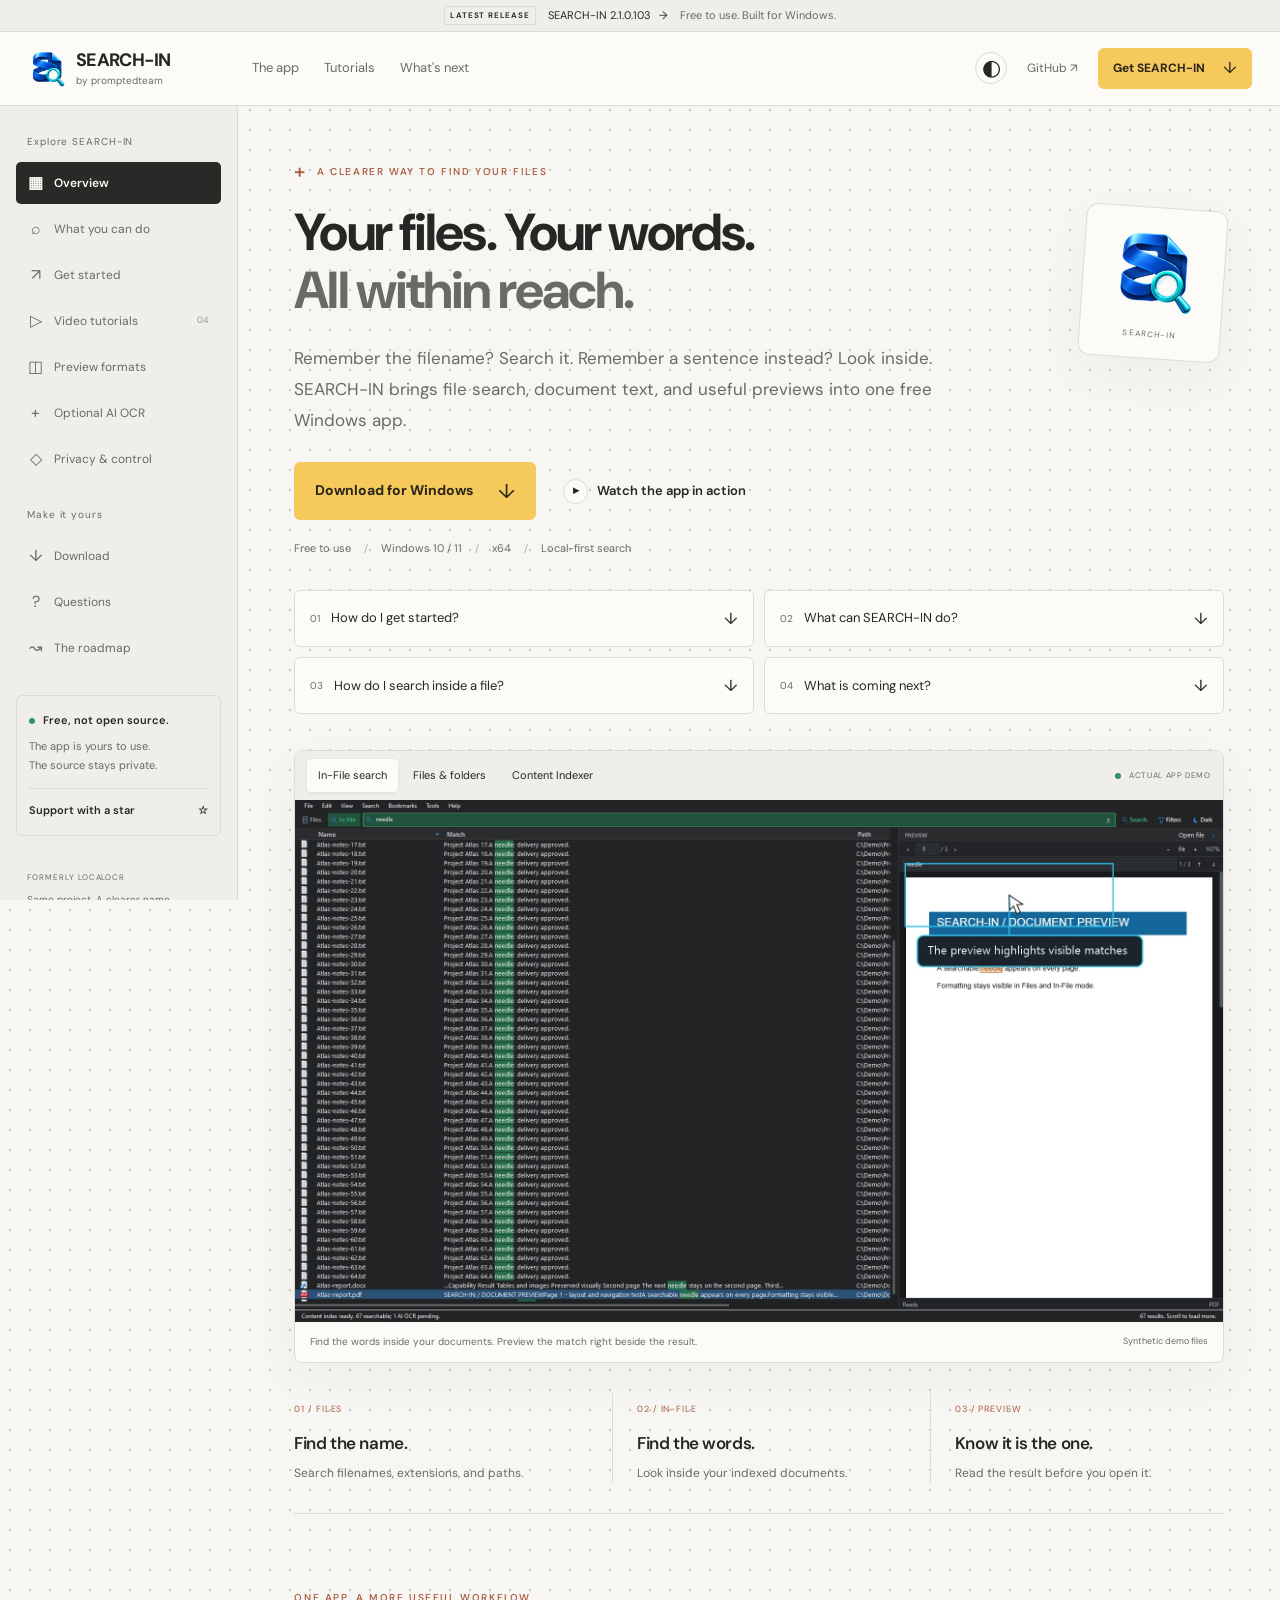
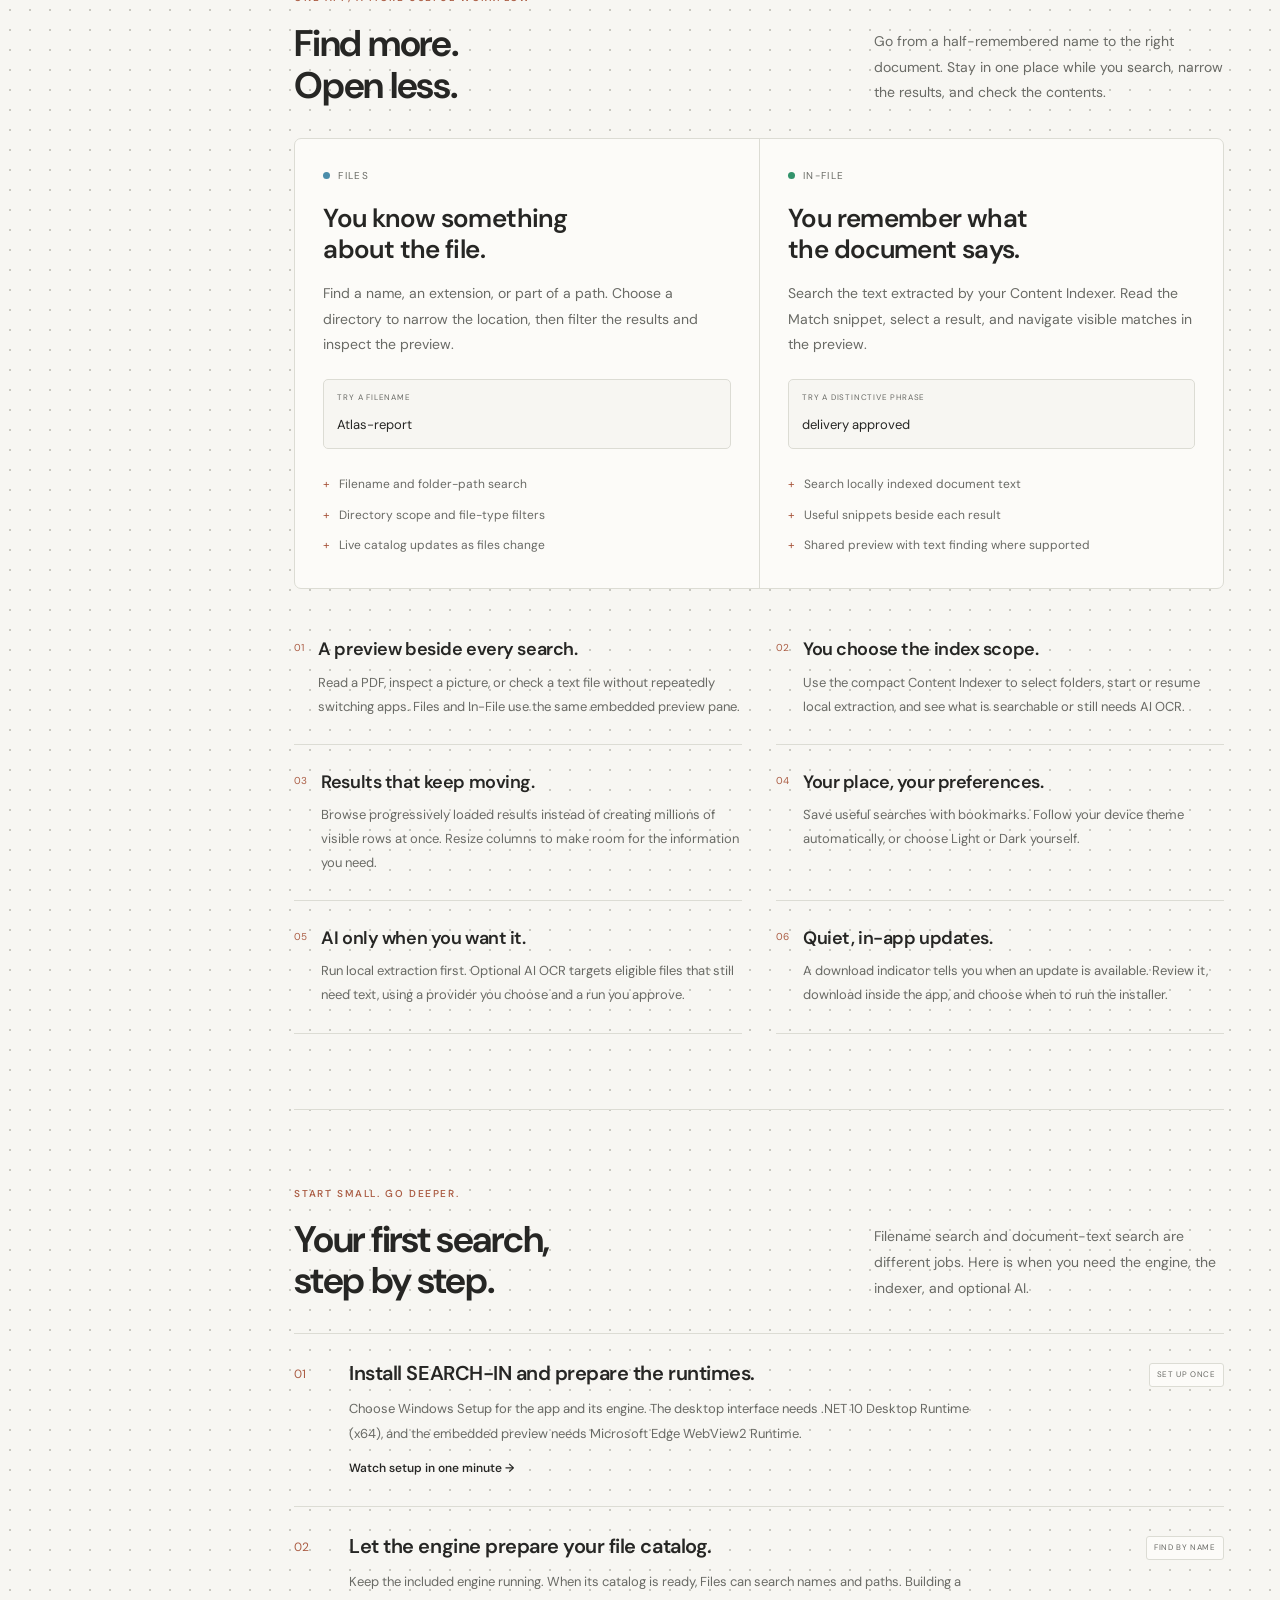
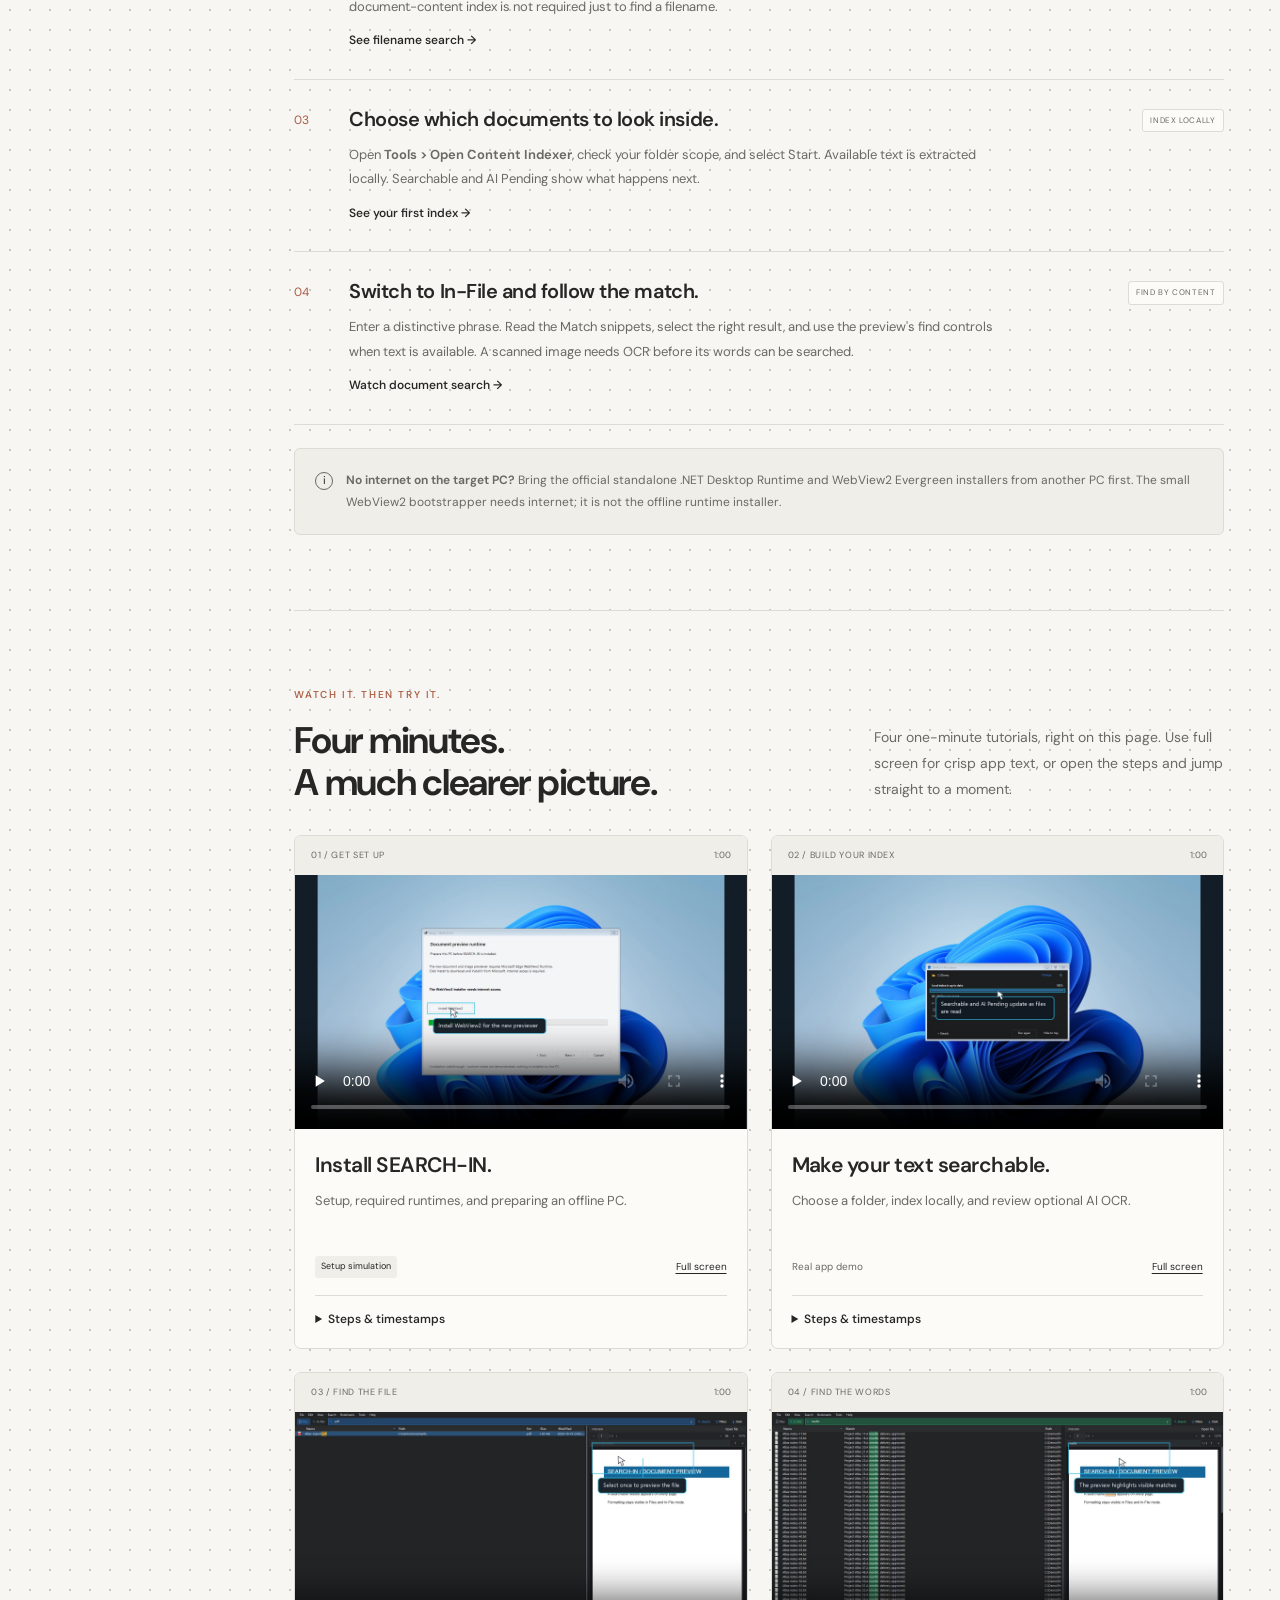
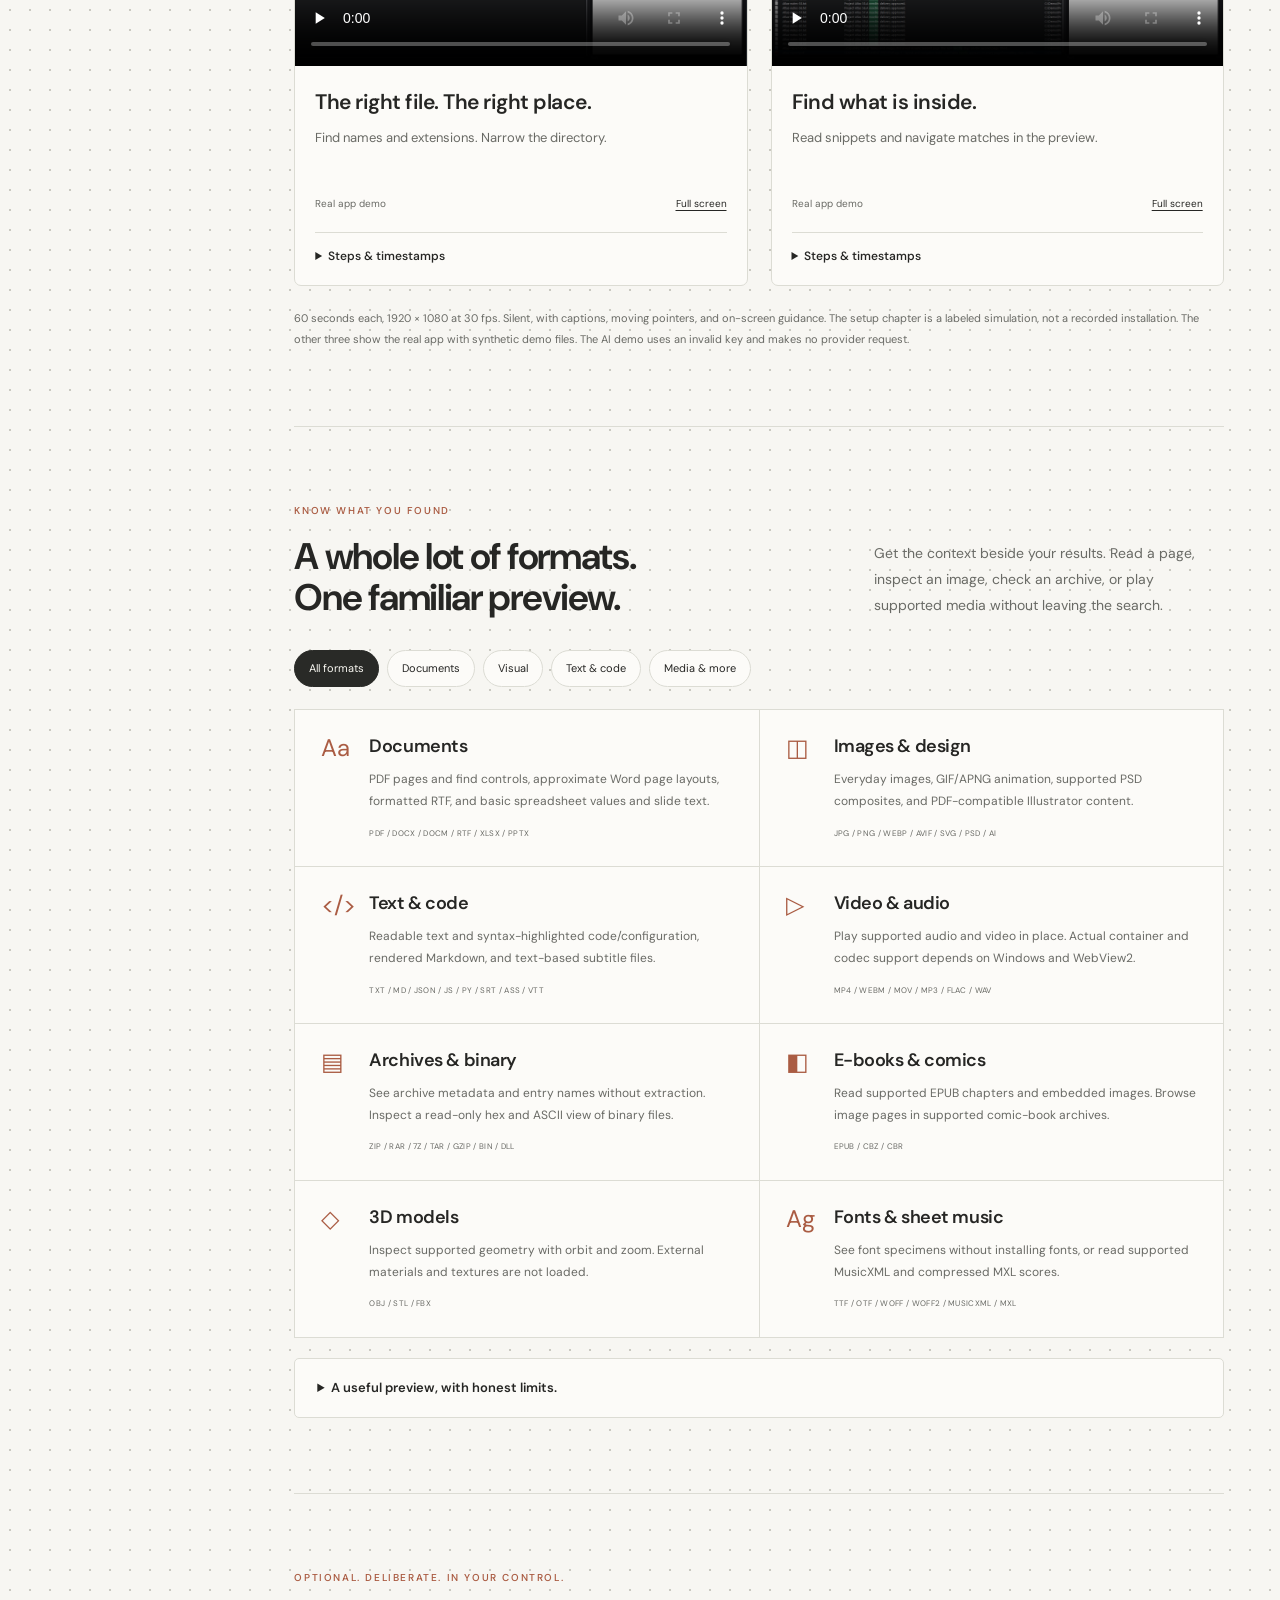
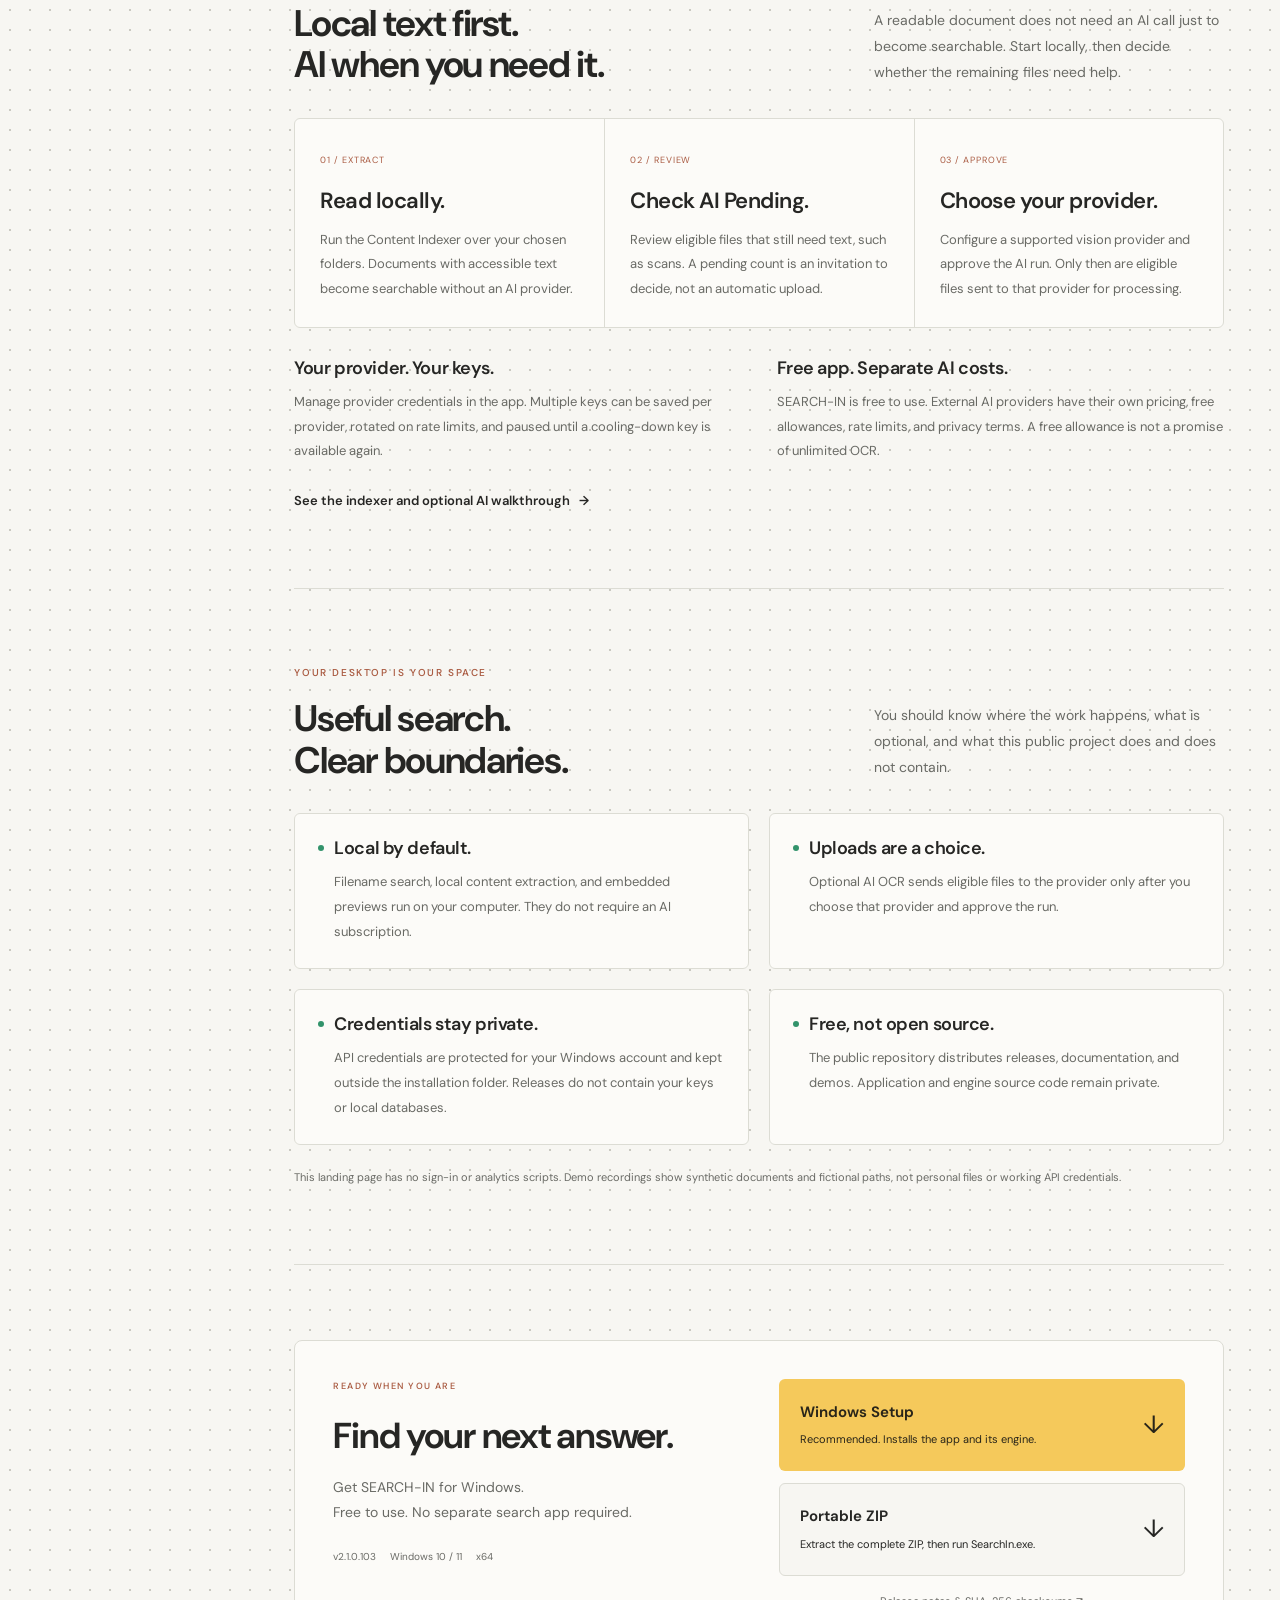
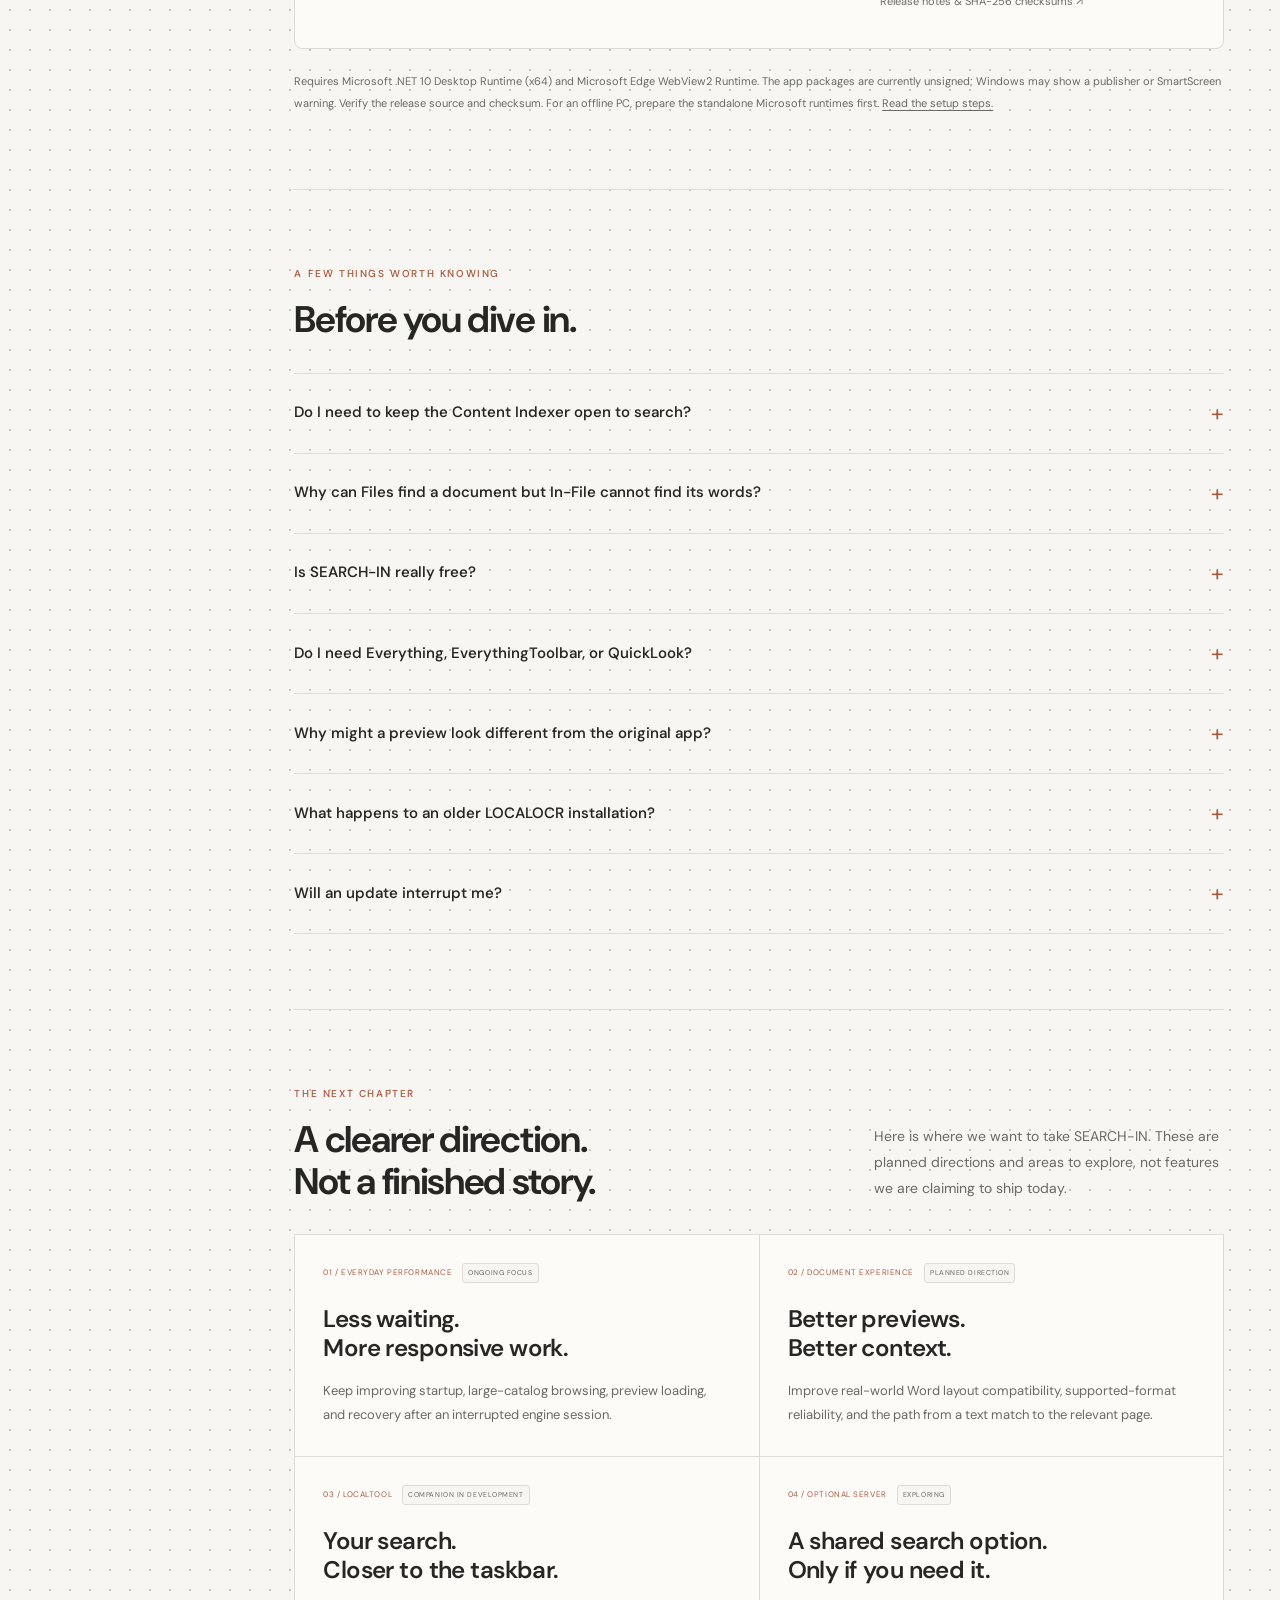
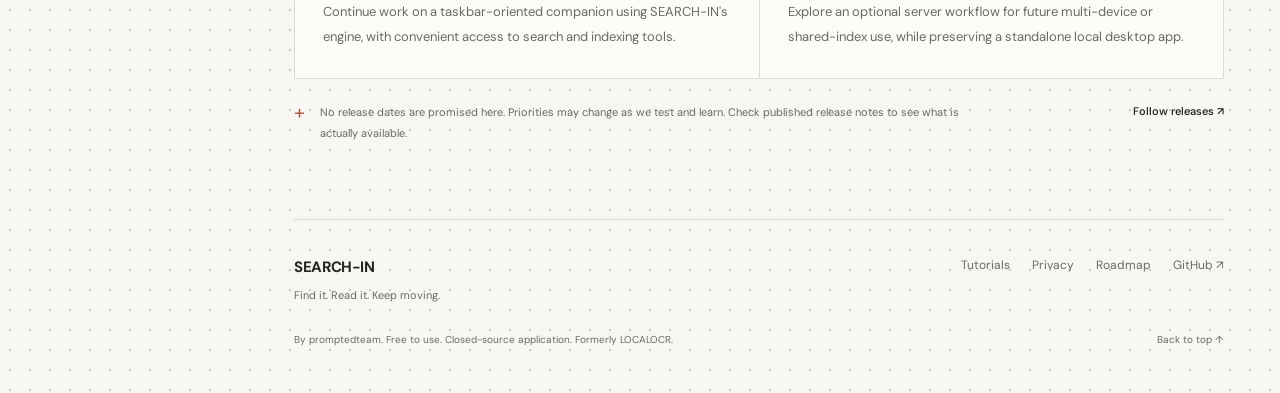
==== commit db59112a: "Unify SEARCH-IN showcase with mobile two-column guides and roadmap" ====
--- a/docs/tutorials/index.html
+++ b/docs/tutorials/index.html
@@ -3,36 +3,10 @@
 <head>
   <meta charset="utf-8">
   <meta name="viewport" content="width=device-width, initial-scale=1">
-  <meta name="description" content="Learn SEARCH-IN in four one-minute guides. Install the app, build your index, find files, and search inside documents. Watch directly in your browser.">
-  <meta name="theme-color" content="#f1f2f5">
-  <link rel="canonical" href="https://promptedteam.github.io/searchin/tutorials/">
-  <link rel="icon" href="../assets/search-in-mark.png" type="image/png">
-  <link rel="preload" href="../assets/fonts/dm-sans.ttf" as="font" type="font/ttf" crossorigin>
-  <link rel="stylesheet" href="../assets/site.css">
-  <script src="../assets/theme.js"></script>
-  <script src="../assets/site.js" defer></script>
-  <title>Learn SEARCH-IN | Four one-minute guides</title>
+  <link rel="canonical" href="https://searchin.pages.dev/#guides">
+  <script src="../assets/legacy-redirect.js"></script>
+  <meta http-equiv="refresh" content="0;url=../#guides">
+  <title>SEARCH-IN tutorials have moved onto the main page</title>
 </head>
-<body>
-  <a class="skip-link" href="#main">Skip to content</a>
-  <div class="announcement"><span class="new-label">LATEST</span><a href="https://github.com/promptedteam/searchin/releases/tag/2.1.0.103">SEARCH-IN 2.1.0.103 is here <span aria-hidden="true">&rarr;</span></a></div>
-  <header class="site-header"><a class="brand" href="../" aria-label="SEARCH-IN home"><img src="../assets/search-in-mark.png" width="38" height="38" alt=""><span>SEARCH-IN<span class="brand-by">by promptedteam</span></span></a><nav class="header-nav" aria-label="Primary"><a href="../#showcase">The app</a><a href="./" aria-current="page">Learn</a><a href="../#previews">Previews</a></nav><div class="header-actions"><button class="theme-toggle" type="button" data-theme-toggle aria-label="Switch color theme" title="Switch color theme"><span aria-hidden="true">&#9680;</span></button><a class="github-link" href="https://github.com/promptedteam/searchin">GitHub <span aria-hidden="true">&#8599;</span></a><a class="button button-small" href="../#download">Get SEARCH-IN <span aria-hidden="true">&darr;</span></a></div></header>
-  <details class="mobile-menu"><summary>Your learning path <span aria-hidden="true">+</span></summary><nav aria-label="Mobile"><a href="../">Meet the app</a><a href="#01-installation-walkthrough">01 / Install</a><a href="#02-first-index-and-ai">02 / Index &amp; AI</a><a href="#03-files-and-folders">03 / Files &amp; folders</a><a href="#04-in-file-and-preview">04 / In-File &amp; preview</a><a href="../#download">Download</a></nav></details>
-  <aside class="sidebar learn-sidebar" aria-label="Learning navigation"><div class="sidebar-label">Explore</div><nav aria-label="Explore SEARCH-IN"><a class="side-link" href="../"><span aria-hidden="true">&#9638;</span> Meet SEARCH-IN</a><a class="side-link is-active" href="./" aria-current="page"><span aria-hidden="true">&#9655;</span> Learning hub <span class="nav-count">04</span></a><a class="side-link" href="../#previews"><span aria-hidden="true">&#9707;</span> Preview formats</a></nav><div class="sidebar-label">Your learning path</div><nav aria-label="Chapters"><a class="side-link" href="#01-installation-walkthrough"><span>01</span> Install SEARCH-IN</a><a class="side-link" href="#02-first-index-and-ai"><span>02</span> Your first index &amp; AI</a><a class="side-link" href="#03-files-and-folders"><span>03</span> Find files &amp; folders</a><a class="side-link" href="#04-in-file-and-preview"><span>04</span> Search inside files</a></nav><div class="sidebar-note"><span class="status-dot"></span> Four minutes. Your pace.<br><span>Watch here. Try it in the app.</span><a href="../#download">Get the free Windows app <span aria-hidden="true">&darr;</span></a></div><div class="sidebar-bottom">SEARCH-IN / LEARN<span>No sign-in. No analytics.</span></div></aside>
-  <main id="main" class="main-content">
-    <section class="hero learn-hero section-block"><div class="eyebrow"><span class="tiny-cross" aria-hidden="true">+</span> THE LEARNING PATH</div><h1>A few minutes.<br><span>A lot less searching.</span></h1><p class="hero-copy">Start at the beginning, or jump to the thing you need. Four short guides take you from your first install to finding the words inside a document.</p><div class="learn-facts"><span>4 focused chapters</span><span>60 seconds each</span><span>1080p / 30 fps</span><span>Silent with captions</span></div><div class="jump-grid" style="margin-top:26px;margin-bottom:0"><a href="#01-installation-walkthrough"><span>01</span> Get set up <b aria-hidden="true">&darr;</b></a><a href="#02-first-index-and-ai"><span>02</span> Build your index <b aria-hidden="true">&darr;</b></a><a href="#03-files-and-folders"><span>03</span> Find the file <b aria-hidden="true">&darr;</b></a><a href="#04-in-file-and-preview"><span>04</span> Find the words <b aria-hidden="true">&darr;</b></a></div></section>
-    <section class="section-block learning-grid" aria-label="Four one-minute video guides">
-      <div class="video-grid">
-        <article id="01-installation-walkthrough" class="video-card"><div class="card-top"><span>01 / GET SET UP</span><span>1:00</span></div><video controls playsinline preload="none" poster="posters/01-installation-walkthrough.jpg" aria-label="Install SEARCH-IN, one-minute setup walkthrough"><source src="videos/01-installation-walkthrough.mp4" type="video/mp4"><track kind="captions" src="captions/01-installation-walkthrough.vtt" srclang="en" label="English"><a href="videos/01-installation-walkthrough.mp4">Play the installation guide</a></video><div class="card-body"><h2>Install SEARCH-IN</h2><p>Prepare a new PC, get the required runtimes, and finish Setup.</p><div class="card-foot"><span class="walkthrough-label">Labeled setup simulation</span><span>BEGINNER</span></div><details class="chapter-steps"><summary>Follow the steps / jump to a moment</summary><ol><li><button type="button" data-seek="0" aria-label="Jump to 0 seconds">0:00</button><span>Prepare a new Windows PC.</span></li><li><button type="button" data-seek="5" aria-label="Jump to 5 seconds">0:05</button><span>Get the .NET Desktop Runtime if it is missing.</span></li><li><button type="button" data-seek="18" aria-label="Jump to 18 seconds">0:18</button><span>Offline? Bring both standalone Microsoft runtime installers first.</span></li><li><button type="button" data-seek="27" aria-label="Jump to 27 seconds">0:27</button><span>Install WebView2 for the embedded preview.</span></li><li><button type="button" data-seek="38" aria-label="Jump to 38 seconds">0:38</button><span>Choose where SEARCH-IN is installed.</span></li><li><button type="button" data-seek="54" aria-label="Jump to 54 seconds">0:54</button><span>Finish, then explore the Content Indexer.</span></li></ol></details><a class="transcript-link" href="transcripts/01-installation-walkthrough.txt">Full text transcript</a></div></article>
-        <article id="02-first-index-and-ai" class="video-card"><div class="card-top"><span>02 / BUILD YOUR INDEX</span><span>1:00</span></div><video controls playsinline preload="none" poster="posters/02-first-index-and-ai.jpg" aria-label="First content index and optional AI OCR, one-minute guide"><source src="videos/02-first-index-and-ai.mp4" type="video/mp4"><track kind="captions" src="captions/02-first-index-and-ai.vtt" srclang="en" label="English"><a href="videos/02-first-index-and-ai.mp4">Play the indexing guide</a></video><div class="card-body"><h2>Your first index &amp; optional AI</h2><p>Choose a folder, extract locally, and review what still needs OCR.</p><div class="card-foot"><span>Real app / no AI request</span><span>LOCAL FIRST</span></div><details class="chapter-steps"><summary>Follow the steps / jump to a moment</summary><ol><li><button type="button" data-seek="3" aria-label="Jump to 3 seconds">0:03</button><span>Tools &gt; Open Content Indexer.</span></li><li><button type="button" data-seek="7" aria-label="Jump to 7 seconds">0:07</button><span>Check your folder. Change selects a different scope.</span></li><li><button type="button" data-seek="12" aria-label="Jump to 12 seconds">0:12</button><span>Select Start to extract text locally.</span></li><li><button type="button" data-seek="29" aria-label="Jump to 29 seconds">0:29</button><span>Review the files that remain AI Pending.</span></li><li><button type="button" data-seek="36" aria-label="Jump to 36 seconds">0:36</button><span>Optional: select a vision-capable provider and add your own key.</span></li><li><button type="button" data-seek="48" aria-label="Jump to 48 seconds">0:48</button><span>Save encrypted credentials. AI runs need your approval.</span></li></ol></details><a class="transcript-link" href="transcripts/02-first-index-and-ai.txt">Full text transcript</a></div></article>
-        <article id="03-files-and-folders" class="video-card"><div class="card-top"><span>03 / FIND THE FILE</span><span>1:00</span></div><video controls playsinline preload="none" poster="posters/03-files-and-folders.jpg" aria-label="Find files and choose folders, one-minute guide"><source src="videos/03-files-and-folders.mp4" type="video/mp4"><track kind="captions" src="captions/03-files-and-folders.vtt" srclang="en" label="English"><a href="videos/03-files-and-folders.mp4">Play the file search guide</a></video><div class="card-body"><h2>Find files &amp; choose folders</h2><p>Search names and extensions. Narrow your search to the right place.</p><div class="card-foot"><span>Real app demonstration</span><span>FILES MODE</span></div><details class="chapter-steps"><summary>Follow the steps / jump to a moment</summary><ol><li><button type="button" data-seek="3" aria-label="Jump to 3 seconds">0:03</button><span>Type part of a filename.</span></li><li><button type="button" data-seek="10" aria-label="Jump to 10 seconds">0:10</button><span>Narrow by an extension, such as .pdf.</span></li><li><button type="button" data-seek="16" aria-label="Jump to 16 seconds">0:16</button><span>Select a result once to preview.</span></li><li><button type="button" data-seek="28" aria-label="Jump to 28 seconds">0:28</button><span>File &gt; Open Directory limits the search location.</span></li><li><button type="button" data-seek="39" aria-label="Jump to 39 seconds">0:39</button><span>Clear the scope to restore a broader search.</span></li><li><button type="button" data-seek="43" aria-label="Jump to 43 seconds">0:43</button><span>Enable Match Path to search folder names too.</span></li></ol></details><a class="transcript-link" href="transcripts/03-files-and-folders.txt">Full text transcript</a></div></article>
-        <article id="04-in-file-and-preview" class="video-card"><div class="card-top"><span>04 / FIND THE WORDS</span><span>1:00</span></div><video controls playsinline preload="none" poster="posters/04-in-file-and-preview.jpg" aria-label="Search inside files and navigate preview matches, one-minute guide"><source src="videos/04-in-file-and-preview.mp4" type="video/mp4"><track kind="captions" src="captions/04-in-file-and-preview.vtt" srclang="en" label="English"><a href="videos/04-in-file-and-preview.mp4">Play the document search guide</a></video><div class="card-body"><h2>Search inside files</h2><p>Read Match snippets and navigate visible matches in the preview.</p><div class="card-foot"><span>Real app demonstration</span><span>IN-FILE MODE</span></div><details class="chapter-steps"><summary>Follow the steps / jump to a moment</summary><ol><li><button type="button" data-seek="4" aria-label="Jump to 4 seconds">0:04</button><span>In In-File, type text from inside an indexed document.</span></li><li><button type="button" data-seek="11" aria-label="Jump to 11 seconds">0:11</button><span>Read the Match snippets to spot the right result.</span></li><li><button type="button" data-seek="19" aria-label="Jump to 19 seconds">0:19</button><span>Select the result to see visible matches highlighted.</span></li><li><button type="button" data-seek="26" aria-label="Jump to 26 seconds">0:26</button><span>Use the find arrows to move between matches.</span></li><li><button type="button" data-seek="38" aria-label="Jump to 38 seconds">0:38</button><span>Scroll or change pages without opening the source.</span></li><li><button type="button" data-seek="44" aria-label="Jump to 44 seconds">0:44</button><span>Try a distinctive phrase for fewer results.</span></li></ol></details><a class="transcript-link" href="transcripts/04-in-file-and-preview.txt">Full text transcript</a></div></article>
-      </div>
-      <p class="section-note">For the clearest app text, use the player's full-screen button. English captions are available in each player. The timestamp buttons open the relevant moment, so you can revisit one step without starting again.</p>
-      <div class="learn-banner"><div><h3>Ready to try it yourself?</h3><p>Get the free Windows app. Your files stay local unless you approve an optional AI OCR run.</p></div><a class="button" href="../#download">Get SEARCH-IN <span aria-hidden="true">&darr;</span></a></div>
-      <p class="section-note">These recordings use synthetic documents and fictional C:\Demo paths, not personal files. The three app chapters are continuous captures with scripted pointers and on-screen guidance. The setup chapter is an interactive simulation, not an actual installation; it does not yet include the live GitHub download segment. The AI chapter uses an invalid demo key and makes no API request. Provider fees and limits may apply to your own AI runs.</p>
-    </section>
-    <footer class="site-footer"><a class="footer-brand" href="../">SEARCH-IN<span>Find it. Read it. Keep moving.</span></a><div><a href="../">The app</a><a href="https://github.com/promptedteam/searchin">GitHub</a><a href="https://github.com/promptedteam/searchin/blob/main/PRIVACY.md">Privacy</a><a href="https://github.com/promptedteam/searchin/blob/main/SECURITY.md">Security</a></div><p>By promptedteam. Free to use. Closed-source application.</p></footer>
-  </main>
-</body>
+<body><p><a href="../#guides">Watch the SEARCH-IN tutorials on the main page.</a></p></body>
 </html>
